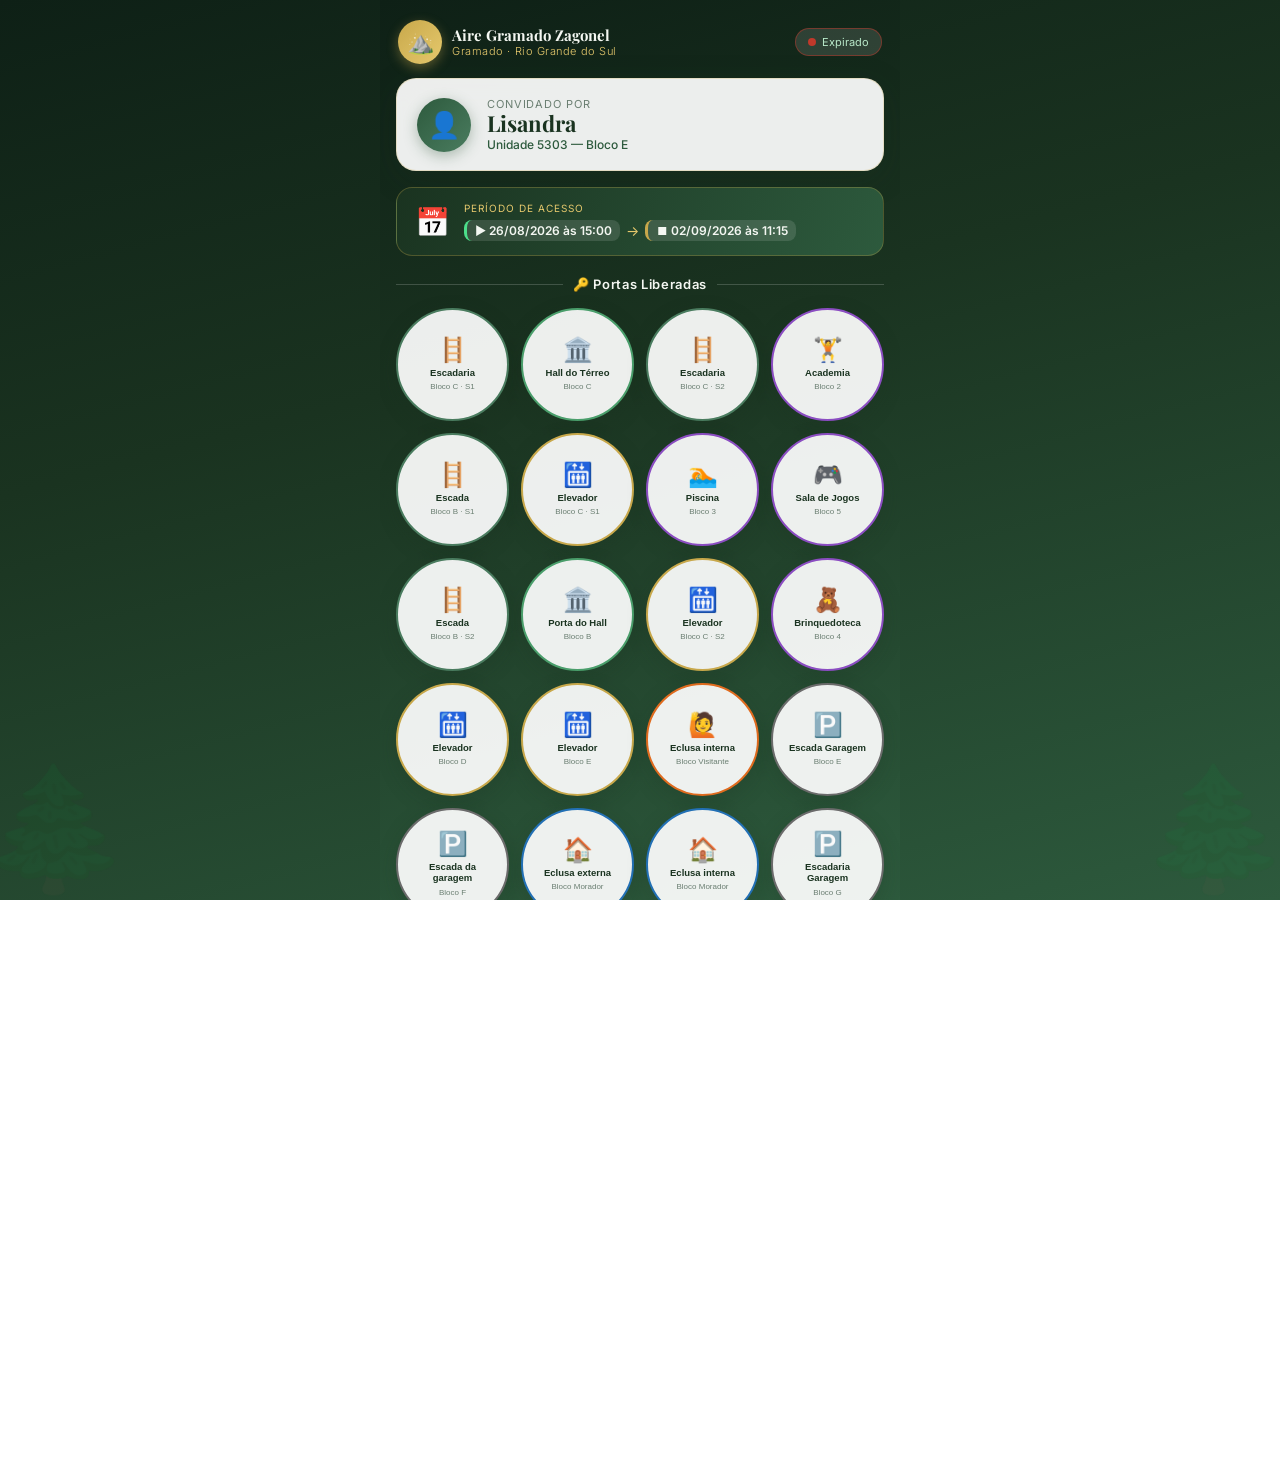
==== index.html @ 7eadd2f6 "🏔️ Aire Gramado Zagonel — Voucher App v2.0 - Layout em bolinha (30 portas) - Tema Gramado/RS: pinhei" ====
<!DOCTYPE html>
<html lang="pt-BR">
<head>
  <meta charset="UTF-8" />
  <meta name="viewport" content="width=device-width, initial-scale=1.0, maximum-scale=1.0, user-scalable=no" />
  <title>Aire Gramado Zagonel – Acesso Visitante</title>
  <link rel="preconnect" href="https://fonts.googleapis.com" />
  <link href="https://fonts.googleapis.com/css2?family=Playfair+Display:wght@500;700&family=Inter:wght@300;400;500;600&display=swap" rel="stylesheet" />
  <link rel="stylesheet" href="style.css" />
</head>
<body>
  <!-- Fundo floresta -->
  <div class="forest-bg">
    <div class="snowflake" style="left:10%;animation-delay:0s">❄</div>
    <div class="snowflake" style="left:30%;animation-delay:1.5s">❄</div>
    <div class="snowflake" style="left:55%;animation-delay:3s">❄</div>
    <div class="snowflake" style="left:75%;animation-delay:0.8s">❄</div>
    <div class="snowflake" style="left:90%;animation-delay:2.2s">❄</div>
    <div class="pine" style="left:-20px;bottom:0">🌲</div>
    <div class="pine" style="right:-10px;bottom:0">🌲</div>
  </div>

  <!-- Header -->
  <header class="app-header">
    <div class="hotel-badge">
      <div class="badge-icon">⛰️</div>
      <div>
        <div class="hotel-name">Aire Gramado Zagonel</div>
        <div class="hotel-sub">Gramado · Rio Grande do Sul</div>
      </div>
    </div>
    <div class="validity-chip" id="validityChip">
      <span class="chip-dot pulse"></span>
      <span id="validityText">Carregando...</span>
    </div>
  </header>

  <!-- Card do visitante -->
  <section class="guest-card">
    <div class="guest-avatar">👤</div>
    <div class="guest-info">
      <div class="guest-label">Convidado por</div>
      <div class="guest-name">Lisandra</div>
      <div class="guest-unit">Unidade 5303 — Bloco E</div>
    </div>
  </section>

  <!-- Validade banner -->
  <div class="validity-banner">
    <div class="vb-icon">📅</div>
    <div class="vb-text">
      <div class="vb-title">Período de acesso</div>
      <div class="vb-dates">
        <span class="date-tag start">▶ 26/08/2026 às 15:00</span>
        <span class="date-sep">→</span>
        <span class="date-tag end">⏹ 02/09/2026 às 11:15</span>
      </div>
    </div>
  </div>

  <!-- Título seção portas -->
  <div class="section-title">
    <div class="section-line"></div>
    <span>🔑 Portas Liberadas</span>
    <div class="section-line"></div>
  </div>

  <!-- Grid de portas em bolinha -->
  <div class="doors-grid" id="doorsGrid">
    <!-- gerado via JS -->
  </div>

  <!-- Barra inferior fixa -->
  <div class="bottom-bar">
    <div class="local-info">
      <div class="local-icon">📍</div>
      <div>
        <div class="local-name">Rua Sete de Setembro (Portaria B), 100</div>
        <div class="local-cep">CEP 95670-000 · Gramado/RS</div>
      </div>
    </div>
  </div>

  <!-- POPUP de confirmação -->
  <div class="popup-overlay" id="popupOverlay">
    <div class="popup-card">
      <div class="popup-icon" id="popupIcon">🚪</div>
      <div class="popup-title">Abrir porta?</div>
      <div class="popup-door" id="popupDoorName">–</div>
      <div class="popup-hint">Esta ação abrirá o acesso via QR autorizado.</div>
      <div class="popup-actions">
        <button class="btn-cancel" onclick="closePopup()">✕ Cancelar</button>
        <button class="btn-open" id="btnOpen" onclick="confirmOpen()">🔓 Abrir</button>
      </div>
    </div>
  </div>

  <!-- POPUP de sucesso -->
  <div class="popup-overlay" id="successOverlay">
    <div class="popup-card success-card">
      <div class="popup-icon bounce">✅</div>
      <div class="popup-title">Porta Aberta!</div>
      <div class="popup-door" id="successDoorName">–</div>
      <div class="popup-hint success-hint">Acesso liberado com sucesso.</div>
      <div class="progress-bar-wrap">
        <div class="progress-bar" id="progressBar"></div>
      </div>
      <div class="popup-actions">
        <button class="btn-open" onclick="closeSuccess()">OK</button>
      </div>
    </div>
  </div>

  <script src="app.js"></script>
</body>
</html>
---- style.css ----
/* ===== RESET & BASE ===== */
*, *::before, *::after { box-sizing: border-box; margin: 0; padding: 0; }

:root {
  --pine:     #1a3320;
  --forest:   #2d5a3d;
  --sage:     #4a7c5f;
  --snow:     #f4f7f2;
  --cream:    #faf9f6;
  --gold:     #c8a84b;
  --gold-lt:  #e6c96d;
  --red:      #8b2c2c;
  --text:     #1c2b22;
  --muted:    #6b7f72;
  --card-bg:  rgba(255,255,255,0.92);
  --radius:   20px;
  --shadow:   0 8px 32px rgba(26,51,32,0.18);
}

html, body {
  height: 100%;
  font-family: 'Inter', sans-serif;
  background: linear-gradient(165deg, #0e2016 0%, #1a3320 40%, #2d5a3d 100%);
  color: var(--text);
  overflow-x: hidden;
  min-height: 100vh;
}

/* ===== FUNDO FLORESTA ===== */
.forest-bg {
  position: fixed;
  inset: 0;
  pointer-events: none;
  z-index: 0;
  overflow: hidden;
}

.pine {
  position: absolute;
  font-size: 120px;
  opacity: 0.08;
  user-select: none;
}

.snowflake {
  position: absolute;
  top: -30px;
  font-size: 18px;
  color: rgba(255,255,255,0.5);
  animation: snowfall linear infinite;
  animation-duration: 8s;
  user-select: none;
}
@keyframes snowfall {
  0%   { transform: translateY(-30px) rotate(0deg); opacity: 0.8; }
  100% { transform: translateY(110vh) rotate(360deg); opacity: 0.1; }
}

/* ===== LAYOUT WRAPPER ===== */
body > *:not(.forest-bg):not(.popup-overlay) {
  position: relative;
  z-index: 1;
}

/* ===== HEADER ===== */
.app-header {
  display: flex;
  align-items: center;
  justify-content: space-between;
  padding: 20px 18px 14px;
  gap: 12px;
}

.hotel-badge {
  display: flex;
  align-items: center;
  gap: 10px;
}

.badge-icon {
  width: 44px; height: 44px;
  background: linear-gradient(135deg, var(--gold), var(--gold-lt));
  border-radius: 50%;
  display: flex; align-items: center; justify-content: center;
  font-size: 22px;
  box-shadow: 0 4px 12px rgba(200,168,75,0.4);
}

.hotel-name {
  font-family: 'Playfair Display', serif;
  font-size: 15px;
  font-weight: 700;
  color: var(--snow);
  line-height: 1.2;
}
.hotel-sub {
  font-size: 11px;
  color: var(--gold-lt);
  font-weight: 300;
  letter-spacing: 0.05em;
}

.validity-chip {
  display: flex;
  align-items: center;
  gap: 6px;
  background: rgba(255,255,255,0.12);
  border: 1px solid rgba(255,255,255,0.2);
  border-radius: 20px;
  padding: 6px 12px;
  font-size: 11px;
  color: #b8e8c8;
  white-space: nowrap;
}
.chip-dot {
  width: 8px; height: 8px;
  background: #4cde8a;
  border-radius: 50%;
}
.chip-dot.pulse {
  animation: pulseGreen 1.8s ease-in-out infinite;
}
@keyframes pulseGreen {
  0%,100% { box-shadow: 0 0 0 0 rgba(76,222,138,0.6); }
  50%      { box-shadow: 0 0 0 6px rgba(76,222,138,0); }
}

/* ===== GUEST CARD ===== */
.guest-card {
  margin: 0 16px 16px;
  background: var(--card-bg);
  border-radius: var(--radius);
  padding: 18px 20px;
  display: flex;
  align-items: center;
  gap: 16px;
  box-shadow: var(--shadow);
  backdrop-filter: blur(12px);
  border: 1px solid rgba(200,168,75,0.25);
}

.guest-avatar {
  width: 54px; height: 54px;
  background: linear-gradient(135deg, var(--forest), var(--sage));
  border-radius: 50%;
  display: flex; align-items: center; justify-content: center;
  font-size: 26px;
  box-shadow: 0 4px 14px rgba(45,90,61,0.35);
  flex-shrink: 0;
}

.guest-label {
  font-size: 11px;
  color: var(--muted);
  text-transform: uppercase;
  letter-spacing: 0.08em;
}
.guest-name {
  font-family: 'Playfair Display', serif;
  font-size: 22px;
  font-weight: 700;
  color: var(--pine);
  line-height: 1.1;
}
.guest-unit {
  font-size: 12px;
  color: var(--forest);
  font-weight: 500;
  margin-top: 2px;
}

/* ===== VALIDITY BANNER ===== */
.validity-banner {
  margin: 0 16px 20px;
  background: linear-gradient(120deg, var(--pine), var(--forest));
  border-radius: 16px;
  padding: 14px 18px;
  display: flex;
  align-items: center;
  gap: 14px;
  border: 1px solid rgba(200,168,75,0.3);
}
.vb-icon { font-size: 28px; }
.vb-title {
  font-size: 10px;
  text-transform: uppercase;
  letter-spacing: 0.1em;
  color: var(--gold-lt);
  margin-bottom: 6px;
}
.vb-dates {
  display: flex;
  align-items: center;
  gap: 6px;
  flex-wrap: wrap;
}
.date-tag {
  font-size: 12px;
  font-weight: 600;
  color: var(--snow);
  background: rgba(255,255,255,0.12);
  border-radius: 8px;
  padding: 3px 8px;
}
.date-tag.start { border-left: 3px solid #4cde8a; }
.date-tag.end   { border-left: 3px solid var(--gold); }
.date-sep { color: var(--gold-lt); font-size: 14px; }

/* ===== SECTION TITLE ===== */
.section-title {
  display: flex;
  align-items: center;
  gap: 10px;
  padding: 0 16px;
  margin-bottom: 16px;
  font-size: 13px;
  font-weight: 600;
  color: var(--snow);
  letter-spacing: 0.05em;
}
.section-line {
  flex: 1;
  height: 1px;
  background: rgba(255,255,255,0.18);
}

/* ===== DOORS GRID — BOLINHAS ===== */
.doors-grid {
  display: grid;
  grid-template-columns: repeat(3, 1fr);
  gap: 12px;
  padding: 0 16px 120px;
}

.door-btn {
  aspect-ratio: 1;
  border-radius: 50%;
  border: none;
  cursor: pointer;
  display: flex;
  flex-direction: column;
  align-items: center;
  justify-content: center;
  gap: 5px;
  padding: 8px;
  transition: transform 0.18s ease, box-shadow 0.18s ease;
  position: relative;
  overflow: hidden;
  background: var(--card-bg);
  box-shadow: 0 6px 20px rgba(26,51,32,0.22);
  text-align: center;
}

.door-btn::before {
  content: '';
  position: absolute;
  inset: 0;
  border-radius: 50%;
  background: linear-gradient(135deg, rgba(200,168,75,0.15), transparent);
  opacity: 0;
  transition: opacity 0.2s;
}

.door-btn:active::before { opacity: 1; }

.door-btn:active {
  transform: scale(0.9);
  box-shadow: 0 2px 8px rgba(26,51,32,0.3);
}

/* Variações de cor por categoria */
.door-btn.cat-escada   { border: 2.5px solid #4a7c5f; }
.door-btn.cat-elevador { border: 2.5px solid var(--gold); }
.door-btn.cat-acesso   { border: 2.5px solid #3e8bbf; }
.door-btn.cat-lazer    { border: 2.5px solid #8b4dc2; }
.door-btn.cat-portaria { border: 2.5px solid var(--red); }
.door-btn.cat-hall     { border: 2.5px solid #4a9e6b; }
.door-btn.cat-visitante{ border: 2.5px solid #e06b1e; }
.door-btn.cat-morador  { border: 2.5px solid #2270b5; }
.door-btn.cat-garagem  { border: 2.5px solid #6b6b6b; }

.door-icon {
  font-size: 24px;
  line-height: 1;
}
.door-label {
  font-size: 9.5px;
  font-weight: 600;
  color: var(--pine);
  line-height: 1.2;
  max-width: 90%;
  word-break: break-word;
}
.door-sub {
  font-size: 8px;
  color: var(--muted);
  font-weight: 400;
  line-height: 1.1;
}

/* Ripple animation on click */
@keyframes ripple {
  0%   { transform: scale(0); opacity: 0.5; }
  100% { transform: scale(2.5); opacity: 0; }
}
.door-btn .ripple-circle {
  position: absolute;
  width: 50px; height: 50px;
  border-radius: 50%;
  background: rgba(200,168,75,0.4);
  pointer-events: none;
  animation: ripple 0.5s ease-out forwards;
}

/* ===== BOTTOM BAR ===== */
.bottom-bar {
  position: fixed;
  bottom: 0; left: 0; right: 0;
  background: linear-gradient(0deg, rgba(14,32,22,0.98) 80%, transparent);
  padding: 16px 18px 24px;
  z-index: 10;
}
.local-info {
  display: flex;
  align-items: center;
  gap: 10px;
}
.local-icon { font-size: 22px; }
.local-name {
  font-size: 12px;
  color: var(--snow);
  font-weight: 500;
}
.local-cep {
  font-size: 10px;
  color: var(--gold-lt);
}

/* ===== POPUP OVERLAY ===== */
.popup-overlay {
  position: fixed;
  inset: 0;
  background: rgba(10,22,14,0.75);
  backdrop-filter: blur(6px);
  display: flex;
  align-items: center;
  justify-content: center;
  z-index: 100;
  opacity: 0;
  pointer-events: none;
  transition: opacity 0.25s ease;
}
.popup-overlay.active {
  opacity: 1;
  pointer-events: all;
}

.popup-card {
  background: var(--cream);
  border-radius: 24px;
  padding: 32px 28px 24px;
  width: 90%;
  max-width: 360px;
  text-align: center;
  box-shadow: 0 24px 60px rgba(0,0,0,0.4);
  transform: translateY(20px) scale(0.95);
  transition: transform 0.3s cubic-bezier(0.34,1.56,0.64,1);
  border: 1px solid rgba(200,168,75,0.3);
}
.popup-overlay.active .popup-card {
  transform: translateY(0) scale(1);
}

.popup-icon {
  font-size: 48px;
  margin-bottom: 12px;
  display: block;
}
.popup-title {
  font-family: 'Playfair Display', serif;
  font-size: 22px;
  font-weight: 700;
  color: var(--pine);
  margin-bottom: 6px;
}
.popup-door {
  font-size: 15px;
  font-weight: 600;
  color: var(--forest);
  background: rgba(45,90,61,0.1);
  border-radius: 10px;
  padding: 6px 14px;
  display: inline-block;
  margin-bottom: 10px;
}
.popup-hint {
  font-size: 12px;
  color: var(--muted);
  margin-bottom: 20px;
  line-height: 1.5;
}
.success-hint {
  color: #2d7a4a;
  font-weight: 500;
}

.popup-actions {
  display: flex;
  gap: 12px;
  justify-content: center;
}

.btn-cancel, .btn-open {
  flex: 1;
  padding: 13px 0;
  border: none;
  border-radius: 14px;
  font-size: 14px;
  font-weight: 600;
  cursor: pointer;
  transition: transform 0.15s, box-shadow 0.15s;
}
.btn-cancel {
  background: #f0f0f0;
  color: var(--muted);
}
.btn-open {
  background: linear-gradient(135deg, var(--forest), #3e7a54);
  color: white;
  box-shadow: 0 4px 16px rgba(45,90,61,0.4);
}
.btn-cancel:active { transform: scale(0.96); }
.btn-open:active   { transform: scale(0.96); }

/* Progress bar */
.progress-bar-wrap {
  height: 6px;
  background: #e0e0e0;
  border-radius: 3px;
  overflow: hidden;
  margin: 0 0 18px;
}
.progress-bar {
  height: 100%;
  background: linear-gradient(90deg, #4cde8a, #2d7a4a);
  border-radius: 3px;
  width: 0%;
  transition: width 3s linear;
}

/* Bounce animation for success */
@keyframes bounce {
  0%   { transform: translateY(0); }
  30%  { transform: translateY(-12px); }
  60%  { transform: translateY(-4px); }
  80%  { transform: translateY(-8px); }
  100% { transform: translateY(0); }
}
.bounce { animation: bounce 0.7s ease; }

.success-card { border: 2px solid #4cde8a; }

/* ===== SCROLL CUSTOMIZADO ===== */
::-webkit-scrollbar { width: 4px; }
::-webkit-scrollbar-track { background: transparent; }
::-webkit-scrollbar-thumb { background: var(--sage); border-radius: 2px; }

/* ===== MOBILE TWEAKS ===== */
@media (max-width: 360px) {
  .doors-grid { grid-template-columns: repeat(3, 1fr); gap: 8px; }
  .door-icon { font-size: 20px; }
  .door-label { font-size: 8.5px; }
}
@media (min-width: 480px) {
  .doors-grid { grid-template-columns: repeat(4, 1fr); max-width: 520px; margin: 0 auto; }
  body { max-width: 520px; margin: 0 auto; }
}
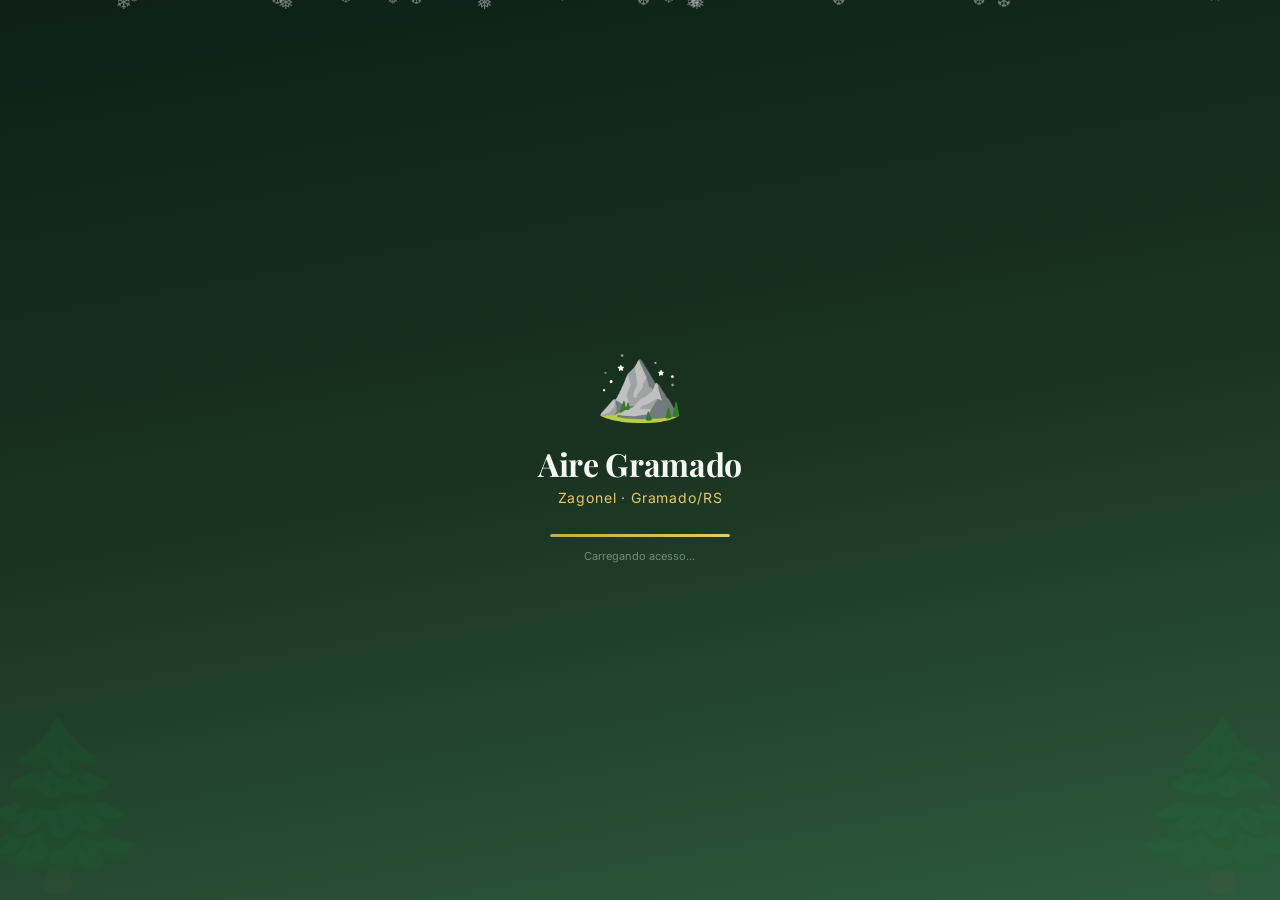
==== commit ba4446ba: "🏢 Bloco F only — app nativo v3.0 - Somente 3 portas do Bloco F: Escada Garagem, Hall Térreo, Elevado" ====
--- a/index.html
+++ b/index.html
@@ -1,116 +1,222 @@
 <!DOCTYPE html>
 <html lang="pt-BR">
 <head>
-  <meta charset="UTF-8" />
-  <meta name="viewport" content="width=device-width, initial-scale=1.0, maximum-scale=1.0, user-scalable=no" />
-  <title>Aire Gramado Zagonel – Acesso Visitante</title>
-  <link rel="preconnect" href="https://fonts.googleapis.com" />
-  <link href="https://fonts.googleapis.com/css2?family=Playfair+Display:wght@500;700&family=Inter:wght@300;400;500;600&display=swap" rel="stylesheet" />
-  <link rel="stylesheet" href="style.css" />
+  <meta charset="UTF-8"/>
+  <meta name="viewport" content="width=device-width,initial-scale=1,maximum-scale=1,user-scalable=no"/>
+  <meta name="theme-color" content="#0e2016"/>
+  <meta name="apple-mobile-web-app-capable" content="yes"/>
+  <meta name="apple-mobile-web-app-status-bar-style" content="black-translucent"/>
+  <title>Aire Gramado — Bloco F</title>
+  <link rel="preconnect" href="https://fonts.googleapis.com"/>
+  <link href="https://fonts.googleapis.com/css2?family=Playfair+Display:wght@500;700&family=Inter:wght@300;400;500;600;700&display=swap" rel="stylesheet"/>
+  <link rel="stylesheet" href="style.css"/>
 </head>
 <body>
-  <!-- Fundo floresta -->
-  <div class="forest-bg">
-    <div class="snowflake" style="left:10%;animation-delay:0s">❄</div>
-    <div class="snowflake" style="left:30%;animation-delay:1.5s">❄</div>
-    <div class="snowflake" style="left:55%;animation-delay:3s">❄</div>
-    <div class="snowflake" style="left:75%;animation-delay:0.8s">❄</div>
-    <div class="snowflake" style="left:90%;animation-delay:2.2s">❄</div>
-    <div class="pine" style="left:-20px;bottom:0">🌲</div>
-    <div class="pine" style="right:-10px;bottom:0">🌲</div>
-  </div>
-
-  <!-- Header -->
-  <header class="app-header">
-    <div class="hotel-badge">
-      <div class="badge-icon">⛰️</div>
+
+<!-- STATUS BAR -->
+<div class="status-bar">
+  <span class="time" id="clock">--:--</span>
+  <div class="status-icons">
+    <span>📶</span><span>🔋</span>
+  </div>
+</div>
+
+<!-- SPLASH SCREEN -->
+<div class="splash" id="splash">
+  <div class="splash-pine left">🌲</div>
+  <div class="splash-pine right">🌲</div>
+  <div class="splash-snow" id="splashSnow"></div>
+  <div class="splash-content">
+    <div class="splash-logo">⛰️</div>
+    <div class="splash-title">Aire Gramado</div>
+    <div class="splash-sub">Zagonel · Gramado/RS</div>
+    <div class="splash-loader">
+      <div class="loader-bar" id="loaderBar"></div>
+    </div>
+    <div class="splash-hint">Carregando acesso...</div>
+  </div>
+</div>
+
+<!-- APP MAIN -->
+<div class="app" id="appMain" style="display:none">
+
+  <!-- HEADER COM PERFIL -->
+  <div class="app-header">
+    <div class="header-left">
+      <div class="avatar-ring">
+        <div class="avatar">L</div>
+        <div class="avatar-online"></div>
+      </div>
+      <div class="header-info">
+        <div class="header-welcome">Bem-vindo,</div>
+        <div class="header-name">Lisandra</div>
+      </div>
+    </div>
+    <div class="header-right">
+      <button class="notif-btn" onclick="showNotif()">
+        🔔
+        <span class="notif-badge">1</span>
+      </button>
+    </div>
+  </div>
+
+  <!-- CARD DO VOUCHER -->
+  <div class="voucher-card">
+    <div class="vc-glow"></div>
+    <div class="vc-top">
+      <div class="vc-label">Acesso Visitante</div>
+      <div class="vc-status" id="vcStatus">
+        <div class="vc-dot pulse"></div>
+        <span id="vcStatusText">Ativo</span>
+      </div>
+    </div>
+    <div class="vc-unit">Unidade <span class="vc-num">5303</span></div>
+    <div class="vc-block">Bloco <span class="vc-bl">E</span> — Gramado/RS</div>
+    <div class="vc-divider"></div>
+    <div class="vc-validity">
+      <div class="vc-vitem">
+        <div class="vc-vl">Início</div>
+        <div class="vc-vv">26 Ago · 15:00</div>
+      </div>
+      <div class="vc-vsep">→</div>
+      <div class="vc-vitem">
+        <div class="vc-vl">Término</div>
+        <div class="vc-vv">02 Set · 11:15</div>
+      </div>
+    </div>
+    <div class="vc-progress-wrap">
+      <div class="vc-progress" id="vcProgress"></div>
+    </div>
+    <div class="vc-remaining" id="vcRemaining">Calculando...</div>
+  </div>
+
+  <!-- SEÇÃO BLOCO F -->
+  <div class="section-header">
+    <div class="sh-icon">🏢</div>
+    <div>
+      <div class="sh-title">Bloco F</div>
+      <div class="sh-sub">3 acessos liberados</div>
+    </div>
+    <div class="sh-badge">SEU BLOCO</div>
+  </div>
+
+  <!-- GRID BOLINHAS — apenas Bloco F -->
+  <div class="doors-grid" id="doorsGrid"></div>
+
+  <!-- QUICK INFO -->
+  <div class="quick-info">
+    <div class="qi-item">
+      <div class="qi-icon">📍</div>
+      <div class="qi-text">
+        <div class="qi-title">Localização</div>
+        <div class="qi-val">Rua Sete de Setembro, 100</div>
+      </div>
+    </div>
+    <div class="qi-item">
+      <div class="qi-icon">⏰</div>
+      <div class="qi-text">
+        <div class="qi-title">Check-out</div>
+        <div class="qi-val" id="countdown">--</div>
+      </div>
+    </div>
+  </div>
+
+  <!-- HISTORICO -->
+  <div class="section-label">Histórico de acessos</div>
+  <div class="history-list" id="historyList">
+    <div class="history-empty">Nenhum acesso registrado ainda.</div>
+  </div>
+
+  <!-- BOTTOM NAV -->
+  <div class="bottom-nav">
+    <button class="nav-item active" onclick="setNav(this,'home')">
+      <span class="nav-icon">🏠</span>
+      <span class="nav-label">Início</span>
+    </button>
+    <button class="nav-item" onclick="setNav(this,'map')">
+      <span class="nav-icon">🗺️</span>
+      <span class="nav-label">Mapa</span>
+    </button>
+    <button class="nav-item" onclick="setNav(this,'info')">
+      <span class="nav-icon">ℹ️</span>
+      <span class="nav-label">Informações</span>
+    </button>
+  </div>
+
+</div><!-- /app -->
+
+<!-- MODAL ABERTURA -->
+<div class="modal-overlay" id="modalOverlay">
+  <div class="modal" id="modal">
+    <button class="modal-close" onclick="closeModal()">✕</button>
+    <div class="modal-icon" id="modalIcon">🚪</div>
+    <div class="modal-title" id="modalTitle">Abrir Porta</div>
+    <div class="modal-door" id="modalDoor">–</div>
+
+    <div class="modal-info">
+      <div class="mi-row">
+        <span class="mi-l">Bloco</span>
+        <span class="mi-v" id="miBloco">F</span>
+      </div>
+      <div class="mi-row">
+        <span class="mi-l">Tipo</span>
+        <span class="mi-v" id="miTipo">–</span>
+      </div>
+      <div class="mi-row">
+        <span class="mi-l">Status</span>
+        <span class="mi-v success">✅ Autorizado</span>
+      </div>
+    </div>
+
+    <div class="modal-hint">Confirme para liberar o acesso agora.</div>
+
+    <div class="modal-actions">
+      <button class="btn-cancel" onclick="closeModal()">Cancelar</button>
+      <button class="btn-open" id="btnOpen" onclick="confirmOpen()">
+        <span class="btn-icon">🔓</span> Abrir
+      </button>
+    </div>
+  </div>
+</div>
+
+<!-- MODAL SUCESSO -->
+<div class="modal-overlay" id="successOverlay">
+  <div class="modal success-modal">
+    <div class="success-ring">
+      <div class="success-check" id="successCheck">✓</div>
+    </div>
+    <div class="modal-title">Acesso Liberado!</div>
+    <div class="success-door" id="successDoor">–</div>
+    <div class="success-time" id="successTime">–</div>
+    <div class="open-timer">
+      <div class="ot-label">Porta abre por</div>
+      <div class="ot-count" id="openTimer">5</div>
+      <div class="ot-label">segundos</div>
+    </div>
+    <div class="prog-wrap"><div class="prog-bar" id="progressBar"></div></div>
+    <button class="btn-open full" onclick="closeSuccess()">Fechar</button>
+  </div>
+</div>
+
+<!-- NOTIFICAÇÃO TOAST -->
+<div class="toast" id="toast"></div>
+
+<!-- NOTIF MODAL -->
+<div class="modal-overlay" id="notifOverlay">
+  <div class="modal">
+    <button class="modal-close" onclick="document.getElementById('notifOverlay').classList.remove('active')">✕</button>
+    <div class="modal-icon">🔔</div>
+    <div class="modal-title">Notificações</div>
+    <div class="notif-item">
+      <div class="ni-dot"></div>
       <div>
-        <div class="hotel-name">Aire Gramado Zagonel</div>
-        <div class="hotel-sub">Gramado · Rio Grande do Sul</div>
-      </div>
-    </div>
-    <div class="validity-chip" id="validityChip">
-      <span class="chip-dot pulse"></span>
-      <span id="validityText">Carregando...</span>
-    </div>
-  </header>
-
-  <!-- Card do visitante -->
-  <section class="guest-card">
-    <div class="guest-avatar">👤</div>
-    <div class="guest-info">
-      <div class="guest-label">Convidado por</div>
-      <div class="guest-name">Lisandra</div>
-      <div class="guest-unit">Unidade 5303 — Bloco E</div>
-    </div>
-  </section>
-
-  <!-- Validade banner -->
-  <div class="validity-banner">
-    <div class="vb-icon">📅</div>
-    <div class="vb-text">
-      <div class="vb-title">Período de acesso</div>
-      <div class="vb-dates">
-        <span class="date-tag start">▶ 26/08/2026 às 15:00</span>
-        <span class="date-sep">→</span>
-        <span class="date-tag end">⏹ 02/09/2026 às 11:15</span>
-      </div>
-    </div>
-  </div>
-
-  <!-- Título seção portas -->
-  <div class="section-title">
-    <div class="section-line"></div>
-    <span>🔑 Portas Liberadas</span>
-    <div class="section-line"></div>
-  </div>
-
-  <!-- Grid de portas em bolinha -->
-  <div class="doors-grid" id="doorsGrid">
-    <!-- gerado via JS -->
-  </div>
-
-  <!-- Barra inferior fixa -->
-  <div class="bottom-bar">
-    <div class="local-info">
-      <div class="local-icon">📍</div>
-      <div>
-        <div class="local-name">Rua Sete de Setembro (Portaria B), 100</div>
-        <div class="local-cep">CEP 95670-000 · Gramado/RS</div>
-      </div>
-    </div>
-  </div>
-
-  <!-- POPUP de confirmação -->
-  <div class="popup-overlay" id="popupOverlay">
-    <div class="popup-card">
-      <div class="popup-icon" id="popupIcon">🚪</div>
-      <div class="popup-title">Abrir porta?</div>
-      <div class="popup-door" id="popupDoorName">–</div>
-      <div class="popup-hint">Esta ação abrirá o acesso via QR autorizado.</div>
-      <div class="popup-actions">
-        <button class="btn-cancel" onclick="closePopup()">✕ Cancelar</button>
-        <button class="btn-open" id="btnOpen" onclick="confirmOpen()">🔓 Abrir</button>
-      </div>
-    </div>
-  </div>
-
-  <!-- POPUP de sucesso -->
-  <div class="popup-overlay" id="successOverlay">
-    <div class="popup-card success-card">
-      <div class="popup-icon bounce">✅</div>
-      <div class="popup-title">Porta Aberta!</div>
-      <div class="popup-door" id="successDoorName">–</div>
-      <div class="popup-hint success-hint">Acesso liberado com sucesso.</div>
-      <div class="progress-bar-wrap">
-        <div class="progress-bar" id="progressBar"></div>
-      </div>
-      <div class="popup-actions">
-        <button class="btn-open" onclick="closeSuccess()">OK</button>
-      </div>
-    </div>
-  </div>
-
-  <script src="app.js"></script>
+        <div class="ni-text">Seu voucher está ativo e válido até 02/09/2026.</div>
+        <div class="ni-time">Agora</div>
+      </div>
+    </div>
+  </div>
+</div>
+
+<script src="app.js"></script>
 </body>
 </html>
--- a/style.css
+++ b/style.css
@@ -1,477 +1,509 @@
-/* ===== RESET & BASE ===== */
-*, *::before, *::after { box-sizing: border-box; margin: 0; padding: 0; }
-
-:root {
-  --pine:     #1a3320;
-  --forest:   #2d5a3d;
-  --sage:     #4a7c5f;
-  --snow:     #f4f7f2;
-  --cream:    #faf9f6;
-  --gold:     #c8a84b;
-  --gold-lt:  #e6c96d;
-  --red:      #8b2c2c;
-  --text:     #1c2b22;
-  --muted:    #6b7f72;
-  --card-bg:  rgba(255,255,255,0.92);
-  --radius:   20px;
-  --shadow:   0 8px 32px rgba(26,51,32,0.18);
-}
-
-html, body {
-  height: 100%;
-  font-family: 'Inter', sans-serif;
-  background: linear-gradient(165deg, #0e2016 0%, #1a3320 40%, #2d5a3d 100%);
-  color: var(--text);
-  overflow-x: hidden;
-  min-height: 100vh;
-}
-
-/* ===== FUNDO FLORESTA ===== */
-.forest-bg {
-  position: fixed;
-  inset: 0;
-  pointer-events: none;
-  z-index: 0;
-  overflow: hidden;
-}
-
-.pine {
-  position: absolute;
-  font-size: 120px;
-  opacity: 0.08;
-  user-select: none;
-}
-
-.snowflake {
-  position: absolute;
-  top: -30px;
-  font-size: 18px;
-  color: rgba(255,255,255,0.5);
-  animation: snowfall linear infinite;
-  animation-duration: 8s;
-  user-select: none;
-}
-@keyframes snowfall {
-  0%   { transform: translateY(-30px) rotate(0deg); opacity: 0.8; }
-  100% { transform: translateY(110vh) rotate(360deg); opacity: 0.1; }
-}
-
-/* ===== LAYOUT WRAPPER ===== */
-body > *:not(.forest-bg):not(.popup-overlay) {
-  position: relative;
-  z-index: 1;
+/* ===== RESET ===== */
+*,*::before,*::after{box-sizing:border-box;margin:0;padding:0;-webkit-tap-highlight-color:transparent}
+
+:root{
+  --pine:    #0e2016;
+  --forest:  #1a3320;
+  --mid:     #2d5a3d;
+  --sage:    #4a7c5f;
+  --snow:    #f4f7f2;
+  --cream:   #faf9f6;
+  --gold:    #c8a84b;
+  --gold-lt: #e6c96d;
+  --gold-dk: #a07830;
+  --red:     #8b2c2c;
+  --text:    #1c2b22;
+  --muted:   #6b7f72;
+  --radius:  22px;
+  --card:    rgba(255,255,255,0.95);
+  --shadow:  0 8px 32px rgba(14,32,22,0.25);
+}
+
+html{height:100%;overflow:hidden}
+body{
+  font-family:'Inter',system-ui,sans-serif;
+  background:linear-gradient(170deg,#0e2016 0%,#1a3320 40%,#243d2a 100%);
+  height:100%;
+  overflow:hidden;
+  position:relative;
+}
+
+/* ===== STATUS BAR ===== */
+.status-bar{
+  position:fixed;top:0;left:0;right:0;
+  height:24px;
+  display:flex;align-items:center;justify-content:space-between;
+  padding:0 18px;
+  font-size:11px;font-weight:600;
+  color:rgba(255,255,255,0.7);
+  z-index:200;
+  pointer-events:none;
+}
+
+/* ===== SPLASH ===== */
+.splash{
+  position:fixed;inset:0;
+  background:linear-gradient(170deg,#0e2016 0%,#1a3320 50%,#2d5a3d 100%);
+  display:flex;align-items:center;justify-content:center;
+  z-index:999;
+  transition:opacity 0.6s ease, transform 0.6s ease;
+}
+.splash.hide{opacity:0;transform:scale(1.05);pointer-events:none}
+
+.splash-pine{
+  position:absolute;bottom:0;
+  font-size:160px;opacity:0.08;
+  animation:swayPine 4s ease-in-out infinite;
+}
+.splash-pine.left{left:-40px;animation-delay:0s}
+.splash-pine.right{right:-40px;animation-delay:1.5s;transform:scaleX(-1)}
+@keyframes swayPine{
+  0%,100%{transform:rotate(-2deg)}
+  50%{transform:rotate(2deg)}
+}
+
+.splash-snow{position:absolute;inset:0;overflow:hidden;pointer-events:none}
+.snow-p{
+  position:absolute;top:-10px;
+  font-size:14px;color:rgba(255,255,255,0.4);
+  animation:fall linear infinite;
+}
+@keyframes fall{
+  0%{transform:translateY(-10px) rotate(0deg);opacity:0.6}
+  100%{transform:translateY(100vh) rotate(360deg);opacity:0}
+}
+
+.splash-content{text-align:center;position:relative;z-index:1}
+.splash-logo{font-size:72px;margin-bottom:16px;animation:floatLogo 3s ease-in-out infinite}
+@keyframes floatLogo{
+  0%,100%{transform:translateY(0)}
+  50%{transform:translateY(-8px)}
+}
+.splash-title{
+  font-family:'Playfair Display',serif;
+  font-size:32px;font-weight:700;
+  color:var(--snow);letter-spacing:-0.01em;
+}
+.splash-sub{font-size:14px;color:var(--gold-lt);margin-top:4px;letter-spacing:0.06em}
+.splash-loader{
+  width:180px;height:3px;
+  background:rgba(255,255,255,0.15);
+  border-radius:2px;
+  margin:28px auto 12px;overflow:hidden;
+}
+.loader-bar{
+  height:100%;width:0%;
+  background:linear-gradient(90deg,var(--gold),var(--gold-lt));
+  border-radius:2px;
+  transition:width 0.1s linear;
+}
+.splash-hint{font-size:11px;color:rgba(255,255,255,0.4)}
+
+/* ===== APP MAIN ===== */
+.app{
+  position:fixed;inset:0;
+  overflow-y:auto;overflow-x:hidden;
+  padding:28px 0 90px;
+  -webkit-overflow-scrolling:touch;
+  scroll-behavior:smooth;
 }
 
 /* ===== HEADER ===== */
-.app-header {
-  display: flex;
-  align-items: center;
-  justify-content: space-between;
-  padding: 20px 18px 14px;
-  gap: 12px;
-}
-
-.hotel-badge {
-  display: flex;
-  align-items: center;
-  gap: 10px;
-}
-
-.badge-icon {
-  width: 44px; height: 44px;
-  background: linear-gradient(135deg, var(--gold), var(--gold-lt));
-  border-radius: 50%;
-  display: flex; align-items: center; justify-content: center;
-  font-size: 22px;
-  box-shadow: 0 4px 12px rgba(200,168,75,0.4);
-}
-
-.hotel-name {
-  font-family: 'Playfair Display', serif;
-  font-size: 15px;
-  font-weight: 700;
-  color: var(--snow);
-  line-height: 1.2;
-}
-.hotel-sub {
-  font-size: 11px;
-  color: var(--gold-lt);
-  font-weight: 300;
-  letter-spacing: 0.05em;
-}
-
-.validity-chip {
-  display: flex;
-  align-items: center;
-  gap: 6px;
-  background: rgba(255,255,255,0.12);
-  border: 1px solid rgba(255,255,255,0.2);
-  border-radius: 20px;
-  padding: 6px 12px;
-  font-size: 11px;
-  color: #b8e8c8;
-  white-space: nowrap;
-}
-.chip-dot {
-  width: 8px; height: 8px;
-  background: #4cde8a;
-  border-radius: 50%;
-}
-.chip-dot.pulse {
-  animation: pulseGreen 1.8s ease-in-out infinite;
-}
-@keyframes pulseGreen {
-  0%,100% { box-shadow: 0 0 0 0 rgba(76,222,138,0.6); }
-  50%      { box-shadow: 0 0 0 6px rgba(76,222,138,0); }
-}
-
-/* ===== GUEST CARD ===== */
-.guest-card {
-  margin: 0 16px 16px;
-  background: var(--card-bg);
-  border-radius: var(--radius);
-  padding: 18px 20px;
-  display: flex;
-  align-items: center;
-  gap: 16px;
-  box-shadow: var(--shadow);
-  backdrop-filter: blur(12px);
-  border: 1px solid rgba(200,168,75,0.25);
-}
-
-.guest-avatar {
-  width: 54px; height: 54px;
-  background: linear-gradient(135deg, var(--forest), var(--sage));
-  border-radius: 50%;
-  display: flex; align-items: center; justify-content: center;
-  font-size: 26px;
-  box-shadow: 0 4px 14px rgba(45,90,61,0.35);
-  flex-shrink: 0;
-}
-
-.guest-label {
-  font-size: 11px;
-  color: var(--muted);
-  text-transform: uppercase;
-  letter-spacing: 0.08em;
-}
-.guest-name {
-  font-family: 'Playfair Display', serif;
-  font-size: 22px;
-  font-weight: 700;
-  color: var(--pine);
-  line-height: 1.1;
-}
-.guest-unit {
-  font-size: 12px;
-  color: var(--forest);
-  font-weight: 500;
-  margin-top: 2px;
-}
-
-/* ===== VALIDITY BANNER ===== */
-.validity-banner {
-  margin: 0 16px 20px;
-  background: linear-gradient(120deg, var(--pine), var(--forest));
-  border-radius: 16px;
-  padding: 14px 18px;
-  display: flex;
-  align-items: center;
-  gap: 14px;
-  border: 1px solid rgba(200,168,75,0.3);
-}
-.vb-icon { font-size: 28px; }
-.vb-title {
-  font-size: 10px;
-  text-transform: uppercase;
-  letter-spacing: 0.1em;
-  color: var(--gold-lt);
-  margin-bottom: 6px;
-}
-.vb-dates {
-  display: flex;
-  align-items: center;
-  gap: 6px;
-  flex-wrap: wrap;
-}
-.date-tag {
-  font-size: 12px;
-  font-weight: 600;
-  color: var(--snow);
-  background: rgba(255,255,255,0.12);
-  border-radius: 8px;
-  padding: 3px 8px;
-}
-.date-tag.start { border-left: 3px solid #4cde8a; }
-.date-tag.end   { border-left: 3px solid var(--gold); }
-.date-sep { color: var(--gold-lt); font-size: 14px; }
-
-/* ===== SECTION TITLE ===== */
-.section-title {
-  display: flex;
-  align-items: center;
-  gap: 10px;
-  padding: 0 16px;
-  margin-bottom: 16px;
-  font-size: 13px;
-  font-weight: 600;
-  color: var(--snow);
-  letter-spacing: 0.05em;
-}
-.section-line {
-  flex: 1;
-  height: 1px;
-  background: rgba(255,255,255,0.18);
+.app-header{
+  display:flex;align-items:center;justify-content:space-between;
+  padding:12px 20px 8px;
+}
+.header-left{display:flex;align-items:center;gap:12px}
+.avatar-ring{position:relative}
+.avatar{
+  width:44px;height:44px;
+  background:linear-gradient(135deg,var(--mid),var(--sage));
+  border-radius:50%;
+  display:flex;align-items:center;justify-content:center;
+  font-size:18px;font-weight:700;color:white;
+  border:2px solid var(--gold);
+}
+.avatar-online{
+  position:absolute;bottom:2px;right:2px;
+  width:10px;height:10px;
+  background:#4cde8a;border-radius:50%;
+  border:2px solid var(--forest);
+}
+.header-welcome{font-size:11px;color:rgba(255,255,255,0.5)}
+.header-name{font-size:17px;font-weight:700;color:var(--snow)}
+.notif-btn{
+  background:rgba(255,255,255,0.1);
+  border:1px solid rgba(255,255,255,0.15);
+  border-radius:50%;width:40px;height:40px;
+  font-size:18px;cursor:pointer;
+  position:relative;
+  display:flex;align-items:center;justify-content:center;
+  transition:transform 0.15s;
+}
+.notif-btn:active{transform:scale(0.9)}
+.notif-badge{
+  position:absolute;top:4px;right:4px;
+  width:8px;height:8px;
+  background:#ff4444;border-radius:50%;
+  border:1.5px solid var(--forest);
+}
+
+/* ===== VOUCHER CARD ===== */
+.voucher-card{
+  margin:12px 16px;
+  background:linear-gradient(135deg,#1a3320 0%,#2d5a3d 50%,#1f4a2e 100%);
+  border-radius:var(--radius);
+  padding:22px 20px 18px;
+  position:relative;overflow:hidden;
+  border:1px solid rgba(200,168,75,0.35);
+  box-shadow:0 12px 40px rgba(14,32,22,0.5);
+}
+.vc-glow{
+  position:absolute;top:-40px;right:-40px;
+  width:140px;height:140px;
+  background:radial-gradient(circle,rgba(200,168,75,0.2) 0%,transparent 70%);
+  pointer-events:none;
+}
+.vc-top{display:flex;align-items:center;justify-content:space-between;margin-bottom:12px}
+.vc-label{font-size:10px;text-transform:uppercase;letter-spacing:0.12em;color:var(--gold-lt)}
+.vc-status{display:flex;align-items:center;gap:5px;font-size:11px;color:#a0f0c0;font-weight:500}
+.vc-dot{width:7px;height:7px;background:#4cde8a;border-radius:50%}
+.vc-dot.pulse{animation:pulseG 1.8s infinite}
+@keyframes pulseG{
+  0%,100%{box-shadow:0 0 0 0 rgba(76,222,138,0.7)}
+  50%{box-shadow:0 0 0 6px rgba(76,222,138,0)}
+}
+.vc-unit{font-size:28px;font-weight:700;color:var(--snow);font-family:'Playfair Display',serif;line-height:1}
+.vc-block{font-size:13px;color:var(--gold-lt);margin-top:4px;margin-bottom:14px}
+.vc-divider{height:1px;background:rgba(255,255,255,0.12);margin-bottom:14px}
+.vc-validity{display:flex;align-items:center;gap:8px;margin-bottom:12px}
+.vc-vitem{flex:1}
+.vc-vl{font-size:9px;text-transform:uppercase;letter-spacing:0.1em;color:rgba(255,255,255,0.45);margin-bottom:2px}
+.vc-vv{font-size:12px;font-weight:600;color:var(--snow)}
+.vc-vsep{font-size:16px;color:var(--gold)}
+.vc-progress-wrap{height:4px;background:rgba(255,255,255,0.12);border-radius:2px;overflow:hidden;margin-bottom:6px}
+.vc-progress{height:100%;background:linear-gradient(90deg,#4cde8a,var(--gold));border-radius:2px;transition:width 1s}
+.vc-remaining{font-size:10px;color:rgba(255,255,255,0.45);text-align:right}
+
+/* ===== SECTION HEADER ===== */
+.section-header{
+  display:flex;align-items:center;gap:12px;
+  padding:16px 20px 10px;
+}
+.sh-icon{
+  width:40px;height:40px;
+  background:linear-gradient(135deg,var(--gold-dk),var(--gold));
+  border-radius:12px;
+  display:flex;align-items:center;justify-content:center;
+  font-size:20px;
+  box-shadow:0 4px 12px rgba(200,168,75,0.35);
+}
+.sh-title{font-size:18px;font-weight:700;color:var(--snow)}
+.sh-sub{font-size:11px;color:var(--gold-lt);margin-top:1px}
+.sh-badge{
+  margin-left:auto;
+  background:rgba(200,168,75,0.2);
+  border:1px solid rgba(200,168,75,0.4);
+  border-radius:20px;
+  padding:4px 10px;
+  font-size:9px;font-weight:700;
+  color:var(--gold-lt);letter-spacing:0.08em;
 }
 
 /* ===== DOORS GRID — BOLINHAS ===== */
-.doors-grid {
-  display: grid;
-  grid-template-columns: repeat(3, 1fr);
-  gap: 12px;
-  padding: 0 16px 120px;
-}
-
-.door-btn {
-  aspect-ratio: 1;
-  border-radius: 50%;
-  border: none;
-  cursor: pointer;
-  display: flex;
-  flex-direction: column;
-  align-items: center;
-  justify-content: center;
-  gap: 5px;
-  padding: 8px;
-  transition: transform 0.18s ease, box-shadow 0.18s ease;
-  position: relative;
-  overflow: hidden;
-  background: var(--card-bg);
-  box-shadow: 0 6px 20px rgba(26,51,32,0.22);
-  text-align: center;
-}
-
-.door-btn::before {
-  content: '';
-  position: absolute;
-  inset: 0;
-  border-radius: 50%;
-  background: linear-gradient(135deg, rgba(200,168,75,0.15), transparent);
-  opacity: 0;
-  transition: opacity 0.2s;
-}
-
-.door-btn:active::before { opacity: 1; }
-
-.door-btn:active {
-  transform: scale(0.9);
-  box-shadow: 0 2px 8px rgba(26,51,32,0.3);
-}
-
-/* Variações de cor por categoria */
-.door-btn.cat-escada   { border: 2.5px solid #4a7c5f; }
-.door-btn.cat-elevador { border: 2.5px solid var(--gold); }
-.door-btn.cat-acesso   { border: 2.5px solid #3e8bbf; }
-.door-btn.cat-lazer    { border: 2.5px solid #8b4dc2; }
-.door-btn.cat-portaria { border: 2.5px solid var(--red); }
-.door-btn.cat-hall     { border: 2.5px solid #4a9e6b; }
-.door-btn.cat-visitante{ border: 2.5px solid #e06b1e; }
-.door-btn.cat-morador  { border: 2.5px solid #2270b5; }
-.door-btn.cat-garagem  { border: 2.5px solid #6b6b6b; }
-
-.door-icon {
-  font-size: 24px;
-  line-height: 1;
-}
-.door-label {
-  font-size: 9.5px;
-  font-weight: 600;
-  color: var(--pine);
-  line-height: 1.2;
-  max-width: 90%;
-  word-break: break-word;
-}
-.door-sub {
-  font-size: 8px;
-  color: var(--muted);
-  font-weight: 400;
-  line-height: 1.1;
-}
-
-/* Ripple animation on click */
-@keyframes ripple {
-  0%   { transform: scale(0); opacity: 0.5; }
-  100% { transform: scale(2.5); opacity: 0; }
-}
-.door-btn .ripple-circle {
-  position: absolute;
-  width: 50px; height: 50px;
-  border-radius: 50%;
-  background: rgba(200,168,75,0.4);
-  pointer-events: none;
-  animation: ripple 0.5s ease-out forwards;
-}
-
-/* ===== BOTTOM BAR ===== */
-.bottom-bar {
-  position: fixed;
-  bottom: 0; left: 0; right: 0;
-  background: linear-gradient(0deg, rgba(14,32,22,0.98) 80%, transparent);
-  padding: 16px 18px 24px;
-  z-index: 10;
-}
-.local-info {
-  display: flex;
-  align-items: center;
-  gap: 10px;
-}
-.local-icon { font-size: 22px; }
-.local-name {
-  font-size: 12px;
-  color: var(--snow);
-  font-weight: 500;
-}
-.local-cep {
-  font-size: 10px;
-  color: var(--gold-lt);
-}
-
-/* ===== POPUP OVERLAY ===== */
-.popup-overlay {
-  position: fixed;
-  inset: 0;
-  background: rgba(10,22,14,0.75);
-  backdrop-filter: blur(6px);
-  display: flex;
-  align-items: center;
-  justify-content: center;
-  z-index: 100;
-  opacity: 0;
-  pointer-events: none;
-  transition: opacity 0.25s ease;
-}
-.popup-overlay.active {
-  opacity: 1;
-  pointer-events: all;
-}
-
-.popup-card {
-  background: var(--cream);
-  border-radius: 24px;
-  padding: 32px 28px 24px;
-  width: 90%;
-  max-width: 360px;
-  text-align: center;
-  box-shadow: 0 24px 60px rgba(0,0,0,0.4);
-  transform: translateY(20px) scale(0.95);
-  transition: transform 0.3s cubic-bezier(0.34,1.56,0.64,1);
-  border: 1px solid rgba(200,168,75,0.3);
-}
-.popup-overlay.active .popup-card {
-  transform: translateY(0) scale(1);
-}
-
-.popup-icon {
-  font-size: 48px;
-  margin-bottom: 12px;
-  display: block;
-}
-.popup-title {
-  font-family: 'Playfair Display', serif;
-  font-size: 22px;
-  font-weight: 700;
-  color: var(--pine);
-  margin-bottom: 6px;
-}
-.popup-door {
-  font-size: 15px;
-  font-weight: 600;
-  color: var(--forest);
-  background: rgba(45,90,61,0.1);
-  border-radius: 10px;
-  padding: 6px 14px;
-  display: inline-block;
-  margin-bottom: 10px;
-}
-.popup-hint {
-  font-size: 12px;
-  color: var(--muted);
-  margin-bottom: 20px;
-  line-height: 1.5;
-}
-.success-hint {
-  color: #2d7a4a;
-  font-weight: 500;
-}
-
-.popup-actions {
-  display: flex;
-  gap: 12px;
-  justify-content: center;
-}
-
-.btn-cancel, .btn-open {
-  flex: 1;
-  padding: 13px 0;
-  border: none;
-  border-radius: 14px;
-  font-size: 14px;
-  font-weight: 600;
-  cursor: pointer;
-  transition: transform 0.15s, box-shadow 0.15s;
-}
-.btn-cancel {
-  background: #f0f0f0;
-  color: var(--muted);
-}
-.btn-open {
-  background: linear-gradient(135deg, var(--forest), #3e7a54);
-  color: white;
-  box-shadow: 0 4px 16px rgba(45,90,61,0.4);
-}
-.btn-cancel:active { transform: scale(0.96); }
-.btn-open:active   { transform: scale(0.96); }
-
-/* Progress bar */
-.progress-bar-wrap {
-  height: 6px;
-  background: #e0e0e0;
-  border-radius: 3px;
-  overflow: hidden;
-  margin: 0 0 18px;
-}
-.progress-bar {
-  height: 100%;
-  background: linear-gradient(90deg, #4cde8a, #2d7a4a);
-  border-radius: 3px;
-  width: 0%;
-  transition: width 3s linear;
-}
-
-/* Bounce animation for success */
-@keyframes bounce {
-  0%   { transform: translateY(0); }
-  30%  { transform: translateY(-12px); }
-  60%  { transform: translateY(-4px); }
-  80%  { transform: translateY(-8px); }
-  100% { transform: translateY(0); }
-}
-.bounce { animation: bounce 0.7s ease; }
-
-.success-card { border: 2px solid #4cde8a; }
-
-/* ===== SCROLL CUSTOMIZADO ===== */
-::-webkit-scrollbar { width: 4px; }
-::-webkit-scrollbar-track { background: transparent; }
-::-webkit-scrollbar-thumb { background: var(--sage); border-radius: 2px; }
-
-/* ===== MOBILE TWEAKS ===== */
-@media (max-width: 360px) {
-  .doors-grid { grid-template-columns: repeat(3, 1fr); gap: 8px; }
-  .door-icon { font-size: 20px; }
-  .door-label { font-size: 8.5px; }
-}
-@media (min-width: 480px) {
-  .doors-grid { grid-template-columns: repeat(4, 1fr); max-width: 520px; margin: 0 auto; }
-  body { max-width: 520px; margin: 0 auto; }
-}
+.doors-grid{
+  display:grid;
+  grid-template-columns:repeat(3,1fr);
+  gap:14px;
+  padding:0 16px 20px;
+}
+
+.door-btn{
+  display:flex;flex-direction:column;
+  align-items:center;justify-content:center;
+  gap:6px;
+  border:none;cursor:pointer;
+  background:none;
+  padding:0;
+  position:relative;
+}
+
+.door-circle{
+  width:100%;
+  aspect-ratio:1;
+  border-radius:50%;
+  display:flex;flex-direction:column;
+  align-items:center;justify-content:center;
+  gap:3px;
+  background:var(--card);
+  position:relative;overflow:hidden;
+  transition:transform 0.2s cubic-bezier(.34,1.56,.64,1), box-shadow 0.2s;
+  box-shadow:0 6px 20px rgba(14,32,22,0.3), inset 0 1px 0 rgba(255,255,255,0.8);
+}
+
+.door-btn:active .door-circle{
+  transform:scale(0.88);
+  box-shadow:0 2px 8px rgba(14,32,22,0.3);
+}
+
+/* Borda colorida por tipo */
+.door-btn.elevador .door-circle{border:3px solid var(--gold)}
+.door-btn.escada .door-circle{border:3px solid var(--sage)}
+.door-btn.hall .door-circle{border:3px solid #4a9e6b}
+
+/* Shine effect */
+.door-circle::before{
+  content:'';position:absolute;
+  top:-50%;left:-50%;width:200%;height:50%;
+  background:linear-gradient(transparent,rgba(255,255,255,0.06));
+  transform:rotate(-15deg);
+}
+
+.door-icon{font-size:26px;line-height:1}
+.door-label{
+  font-size:10px;font-weight:700;
+  color:var(--text);
+  line-height:1.2;text-align:center;
+  max-width:85%;
+}
+.door-sub-label{
+  font-size:8.5px;color:var(--muted);
+  line-height:1;text-align:center;
+}
+
+/* Ripple */
+.ripple{
+  position:absolute;
+  border-radius:50%;
+  background:rgba(200,168,75,0.35);
+  transform:scale(0);
+  pointer-events:none;
+  animation:rip 0.55s ease-out forwards;
+}
+@keyframes rip{
+  to{transform:scale(2.5);opacity:0}
+}
+
+/* Badge de status na bolinha */
+.door-badge{
+  position:absolute;top:6px;right:6px;
+  width:12px;height:12px;
+  background:#4cde8a;border-radius:50%;
+  border:2px solid white;
+  box-shadow:0 0 4px rgba(76,222,138,0.5);
+}
+
+/* ===== QUICK INFO ===== */
+.quick-info{
+  display:grid;grid-template-columns:1fr 1fr;
+  gap:10px;padding:0 16px 20px;
+}
+.qi-item{
+  background:rgba(255,255,255,0.08);
+  border:1px solid rgba(255,255,255,0.1);
+  border-radius:16px;padding:12px 14px;
+  display:flex;align-items:center;gap:10px;
+}
+.qi-icon{font-size:20px}
+.qi-title{font-size:9px;text-transform:uppercase;letter-spacing:0.08em;color:rgba(255,255,255,0.45)}
+.qi-val{font-size:11px;font-weight:600;color:var(--snow);margin-top:2px}
+
+/* ===== HISTORY ===== */
+.section-label{
+  font-size:12px;font-weight:600;
+  color:rgba(255,255,255,0.4);text-transform:uppercase;letter-spacing:0.1em;
+  padding:0 20px 8px;
+}
+.history-list{padding:0 16px 20px}
+.history-empty{
+  background:rgba(255,255,255,0.05);
+  border:1px dashed rgba(255,255,255,0.1);
+  border-radius:14px;padding:20px;
+  text-align:center;font-size:12px;color:rgba(255,255,255,0.35);
+}
+.history-item{
+  background:rgba(255,255,255,0.08);
+  border:1px solid rgba(255,255,255,0.1);
+  border-radius:14px;padding:12px 14px;
+  margin-bottom:8px;
+  display:flex;align-items:center;gap:12px;
+  animation:slideIn 0.35s cubic-bezier(.34,1.56,.64,1);
+}
+@keyframes slideIn{
+  from{opacity:0;transform:translateX(-20px)}
+  to{opacity:1;transform:translateX(0)}
+}
+.hi-icon{font-size:22px}
+.hi-name{font-size:13px;font-weight:600;color:var(--snow)}
+.hi-time{font-size:10px;color:rgba(255,255,255,0.45);margin-top:1px}
+.hi-check{margin-left:auto;font-size:16px}
+
+/* ===== BOTTOM NAV ===== */
+.bottom-nav{
+  position:fixed;bottom:0;left:0;right:0;
+  background:rgba(14,32,22,0.95);
+  backdrop-filter:blur(16px);
+  border-top:1px solid rgba(255,255,255,0.08);
+  display:flex;
+  padding:8px 0 calc(8px + env(safe-area-inset-bottom));
+  z-index:100;
+}
+.nav-item{
+  flex:1;display:flex;flex-direction:column;align-items:center;gap:3px;
+  background:none;border:none;cursor:pointer;
+  padding:6px;
+  transition:transform 0.15s;
+}
+.nav-item:active{transform:scale(0.9)}
+.nav-icon{font-size:22px;transition:transform 0.2s}
+.nav-label{font-size:10px;font-weight:500;color:rgba(255,255,255,0.4);transition:color 0.2s}
+.nav-item.active .nav-icon{transform:scale(1.15)}
+.nav-item.active .nav-label{color:var(--gold-lt)}
+
+/* ===== MODAL OVERLAY ===== */
+.modal-overlay{
+  position:fixed;inset:0;
+  background:rgba(10,22,14,0.8);
+  backdrop-filter:blur(8px);
+  display:flex;align-items:flex-end;justify-content:center;
+  z-index:500;
+  opacity:0;pointer-events:none;
+  transition:opacity 0.3s ease;
+}
+.modal-overlay.active{opacity:1;pointer-events:all}
+
+.modal{
+  background:var(--cream);
+  border-radius:28px 28px 0 0;
+  padding:28px 24px 36px;
+  width:100%;max-width:440px;
+  position:relative;
+  transform:translateY(100%);
+  transition:transform 0.4s cubic-bezier(.34,1.2,.64,1);
+  border:1px solid rgba(200,168,75,0.2);
+}
+.modal-overlay.active .modal{transform:translateY(0)}
+
+/* Handle bar */
+.modal::before{
+  content:'';
+  position:absolute;top:10px;left:50%;transform:translateX(-50%);
+  width:40px;height:4px;
+  background:rgba(0,0,0,0.12);border-radius:2px;
+}
+
+.modal-close{
+  position:absolute;top:20px;right:20px;
+  width:32px;height:32px;
+  background:#f0f0f0;border:none;border-radius:50%;
+  font-size:14px;cursor:pointer;
+  display:flex;align-items:center;justify-content:center;
+  transition:transform 0.15s,background 0.15s;
+}
+.modal-close:active{transform:scale(0.9);background:#e0e0e0}
+
+.modal-icon{font-size:52px;text-align:center;margin-bottom:12px;margin-top:8px}
+.modal-title{font-family:'Playfair Display',serif;font-size:24px;font-weight:700;color:var(--pine);text-align:center;margin-bottom:8px}
+.modal-door{
+  font-size:15px;font-weight:600;color:var(--mid);
+  background:rgba(45,90,61,0.1);border-radius:10px;
+  padding:7px 16px;text-align:center;
+  margin:0 auto 16px;display:inline-block;
+  width:100%;
+}
+
+.modal-info{
+  background:#f4f7f2;border-radius:14px;
+  padding:12px 16px;margin-bottom:14px;
+}
+.mi-row{
+  display:flex;justify-content:space-between;align-items:center;
+  padding:6px 0;border-bottom:1px solid rgba(0,0,0,0.05);
+}
+.mi-row:last-child{border-bottom:none}
+.mi-l{font-size:12px;color:var(--muted)}
+.mi-v{font-size:13px;font-weight:600;color:var(--text)}
+.mi-v.success{color:#2d7a4a}
+
+.modal-hint{font-size:12px;color:var(--muted);text-align:center;margin-bottom:20px;line-height:1.5}
+
+.modal-actions{display:flex;gap:12px}
+.btn-cancel,.btn-open{
+  flex:1;padding:14px;border:none;border-radius:16px;
+  font-size:15px;font-weight:700;cursor:pointer;
+  display:flex;align-items:center;justify-content:center;gap:6px;
+  transition:transform 0.15s,box-shadow 0.15s;
+}
+.btn-cancel{background:#f0f0f0;color:var(--muted)}
+.btn-cancel:active{transform:scale(0.96)}
+.btn-open{
+  background:linear-gradient(135deg,var(--forest),#3e7a54);
+  color:white;
+  box-shadow:0 6px 20px rgba(45,90,61,0.45);
+}
+.btn-open:active{transform:scale(0.96);box-shadow:0 2px 8px rgba(45,90,61,0.3)}
+.btn-open.full{width:100%;margin-top:0}
+.btn-icon{font-size:18px}
+
+/* ===== SUCCESS MODAL ===== */
+.success-modal{border-top:3px solid #4cde8a;text-align:center}
+.success-ring{
+  width:80px;height:80px;
+  border:3px solid #4cde8a;
+  border-radius:50%;
+  display:flex;align-items:center;justify-content:center;
+  margin:8px auto 16px;
+  background:#f0fff4;
+  animation:ringPop 0.5s cubic-bezier(.34,1.56,.64,1);
+}
+@keyframes ringPop{from{transform:scale(0)}to{transform:scale(1)}}
+.success-check{font-size:36px;color:#2d7a4a}
+.success-door{font-size:14px;font-weight:600;color:var(--mid);margin-bottom:4px}
+.success-time{font-size:11px;color:var(--muted);margin-bottom:16px}
+.open-timer{
+  display:flex;align-items:center;justify-content:center;gap:8px;margin-bottom:12px;
+}
+.ot-label{font-size:12px;color:var(--muted)}
+.ot-count{
+  font-size:28px;font-weight:700;color:var(--forest);
+  width:44px;height:44px;
+  background:#f0fff4;border-radius:50%;
+  display:flex;align-items:center;justify-content:center;
+  border:2px solid #4cde8a;
+}
+.prog-wrap{height:5px;background:#e0e0e0;border-radius:3px;overflow:hidden;margin:0 0 20px}
+.prog-bar{height:100%;background:linear-gradient(90deg,#4cde8a,#2d7a4a);border-radius:3px;transition:width 5s linear}
+
+/* ===== TOAST ===== */
+.toast{
+  position:fixed;top:56px;left:50%;transform:translateX(-50%) translateY(-80px);
+  background:rgba(26,51,32,0.95);
+  border:1px solid rgba(200,168,75,0.3);
+  border-radius:24px;padding:10px 20px;
+  font-size:13px;font-weight:600;color:var(--snow);
+  white-space:nowrap;
+  z-index:600;
+  transition:transform 0.35s cubic-bezier(.34,1.56,.64,1);
+  pointer-events:none;
+  backdrop-filter:blur(8px);
+}
+.toast.show{transform:translateX(-50%) translateY(0)}
+
+/* ===== NOTIF ITEM ===== */
+.notif-item{
+  display:flex;align-items:flex-start;gap:12px;
+  background:#f4f7f2;border-radius:12px;
+  padding:12px;margin-top:16px;
+}
+.ni-dot{width:8px;height:8px;background:#4cde8a;border-radius:50%;margin-top:4px;flex-shrink:0}
+.ni-text{font-size:13px;color:var(--text);line-height:1.4}
+.ni-time{font-size:10px;color:var(--muted);margin-top:4px}
+
+/* ===== SCROLL CUSTOM ===== */
+::-webkit-scrollbar{width:3px}
+::-webkit-scrollbar-thumb{background:var(--sage);border-radius:2px}
+::-webkit-scrollbar-track{background:transparent}
+
+@media(prefers-reduced-motion:reduce){
+  *{animation-duration:0.01ms!important;transition-duration:0.01ms!important}
+}
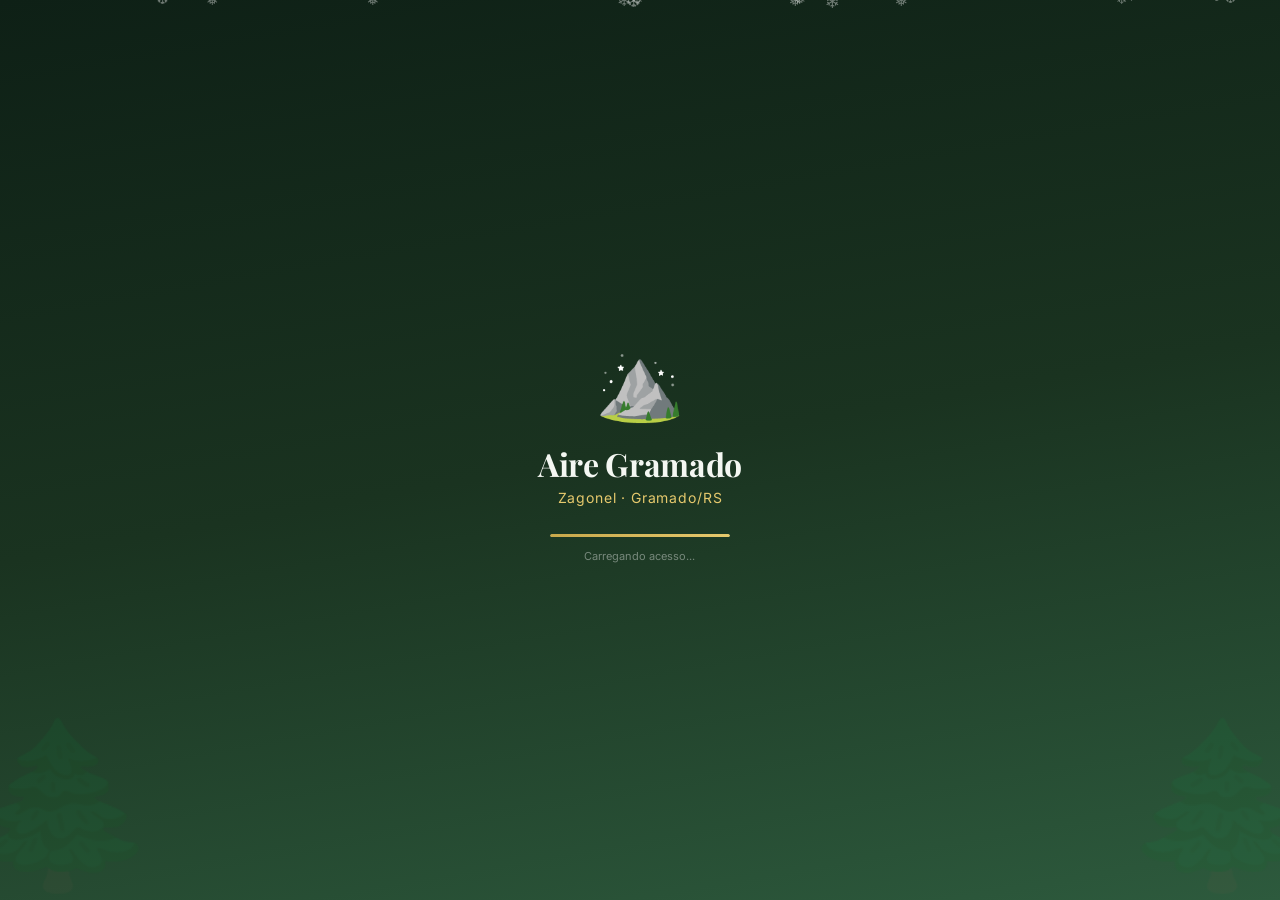
==== commit 44032d78: "feat: todas as portas em abas — Bloco F, Lazer, Portaria, Visitante" ====
--- a/index.html
+++ b/index.html
@@ -5,42 +5,36 @@
   <meta name="viewport" content="width=device-width,initial-scale=1,maximum-scale=1,user-scalable=no"/>
   <meta name="theme-color" content="#0e2016"/>
   <meta name="apple-mobile-web-app-capable" content="yes"/>
-  <meta name="apple-mobile-web-app-status-bar-style" content="black-translucent"/>
-  <title>Aire Gramado — Bloco F</title>
+  <title>Aire Gramado — Acesso</title>
   <link rel="preconnect" href="https://fonts.googleapis.com"/>
   <link href="https://fonts.googleapis.com/css2?family=Playfair+Display:wght@500;700&family=Inter:wght@300;400;500;600;700&display=swap" rel="stylesheet"/>
   <link rel="stylesheet" href="style.css"/>
 </head>
 <body>
 
-<!-- STATUS BAR -->
 <div class="status-bar">
   <span class="time" id="clock">--:--</span>
-  <div class="status-icons">
-    <span>📶</span><span>🔋</span>
-  </div>
+  <div>📶 🔋</div>
 </div>
 
-<!-- SPLASH SCREEN -->
+<!-- SPLASH -->
 <div class="splash" id="splash">
   <div class="splash-pine left">🌲</div>
   <div class="splash-pine right">🌲</div>
-  <div class="splash-snow" id="splashSnow"></div>
+  <div id="splashSnow"></div>
   <div class="splash-content">
     <div class="splash-logo">⛰️</div>
     <div class="splash-title">Aire Gramado</div>
     <div class="splash-sub">Zagonel · Gramado/RS</div>
-    <div class="splash-loader">
-      <div class="loader-bar" id="loaderBar"></div>
-    </div>
+    <div class="splash-loader"><div class="loader-bar" id="loaderBar"></div></div>
     <div class="splash-hint">Carregando acesso...</div>
   </div>
 </div>
 
-<!-- APP MAIN -->
+<!-- APP -->
 <div class="app" id="appMain" style="display:none">
 
-  <!-- HEADER COM PERFIL -->
+  <!-- HEADER -->
   <div class="app-header">
     <div class="header-left">
       <div class="avatar-ring">
@@ -52,76 +46,61 @@
         <div class="header-name">Lisandra</div>
       </div>
     </div>
-    <div class="header-right">
-      <button class="notif-btn" onclick="showNotif()">
-        🔔
-        <span class="notif-badge">1</span>
-      </button>
-    </div>
+    <button class="notif-btn" onclick="showNotif()">
+      🔔<span class="notif-badge"></span>
+    </button>
   </div>
 
-  <!-- CARD DO VOUCHER -->
+  <!-- VOUCHER CARD -->
   <div class="voucher-card">
     <div class="vc-glow"></div>
     <div class="vc-top">
       <div class="vc-label">Acesso Visitante</div>
-      <div class="vc-status" id="vcStatus">
-        <div class="vc-dot pulse"></div>
-        <span id="vcStatusText">Ativo</span>
-      </div>
+      <div class="vc-status"><div class="vc-dot pulse"></div><span>Ativo</span></div>
     </div>
     <div class="vc-unit">Unidade <span class="vc-num">5303</span></div>
-    <div class="vc-block">Bloco <span class="vc-bl">E</span> — Gramado/RS</div>
+    <div class="vc-block">Bloco E · Gramado/RS</div>
     <div class="vc-divider"></div>
     <div class="vc-validity">
-      <div class="vc-vitem">
-        <div class="vc-vl">Início</div>
-        <div class="vc-vv">26 Ago · 15:00</div>
-      </div>
+      <div class="vc-vitem"><div class="vc-vl">Início</div><div class="vc-vv">26 Ago · 15:00</div></div>
       <div class="vc-vsep">→</div>
-      <div class="vc-vitem">
-        <div class="vc-vl">Término</div>
-        <div class="vc-vv">02 Set · 11:15</div>
-      </div>
+      <div class="vc-vitem"><div class="vc-vl">Término</div><div class="vc-vv">02 Set · 11:15</div></div>
     </div>
-    <div class="vc-progress-wrap">
-      <div class="vc-progress" id="vcProgress"></div>
-    </div>
+    <div class="vc-progress-wrap"><div class="vc-progress" id="vcProgress"></div></div>
     <div class="vc-remaining" id="vcRemaining">Calculando...</div>
   </div>
 
-  <!-- SEÇÃO BLOCO F -->
-  <div class="section-header">
-    <div class="sh-icon">🏢</div>
-    <div>
-      <div class="sh-title">Bloco F</div>
-      <div class="sh-sub">3 acessos liberados</div>
-    </div>
-    <div class="sh-badge">SEU BLOCO</div>
+  <!-- TABS -->
+  <div class="tabs-scroll">
+    <div class="tabs-wrap" id="tabsWrap"></div>
   </div>
 
-  <!-- GRID BOLINHAS — apenas Bloco F -->
+  <!-- SECTION HEADER -->
+  <div class="section-header">
+    <div class="sh-icon" id="shIcon">🏢</div>
+    <div>
+      <div class="sh-title" id="shTitle">Bloco F</div>
+      <div class="sh-sub" id="shSub">3 acessos liberados</div>
+    </div>
+    <div class="sh-badge" id="shBadge">SEU BLOCO</div>
+  </div>
+
+  <!-- GRID -->
   <div class="doors-grid" id="doorsGrid"></div>
 
   <!-- QUICK INFO -->
   <div class="quick-info">
     <div class="qi-item">
       <div class="qi-icon">📍</div>
-      <div class="qi-text">
-        <div class="qi-title">Localização</div>
-        <div class="qi-val">Rua Sete de Setembro, 100</div>
-      </div>
+      <div><div class="qi-title">Endereço</div><div class="qi-val">Rua 7 de Set., 100</div></div>
     </div>
     <div class="qi-item">
       <div class="qi-icon">⏰</div>
-      <div class="qi-text">
-        <div class="qi-title">Check-out</div>
-        <div class="qi-val" id="countdown">--</div>
-      </div>
+      <div><div class="qi-title">Check-out</div><div class="qi-val" id="countdown">--</div></div>
     </div>
   </div>
 
-  <!-- HISTORICO -->
+  <!-- HISTÓRICO -->
   <div class="section-label">Histórico de acessos</div>
   <div class="history-list" id="historyList">
     <div class="history-empty">Nenhum acesso registrado ainda.</div>
@@ -130,51 +109,33 @@
   <!-- BOTTOM NAV -->
   <div class="bottom-nav">
     <button class="nav-item active" onclick="setNav(this,'home')">
-      <span class="nav-icon">🏠</span>
-      <span class="nav-label">Início</span>
+      <span class="nav-icon">🏠</span><span class="nav-label">Início</span>
     </button>
     <button class="nav-item" onclick="setNav(this,'map')">
-      <span class="nav-icon">🗺️</span>
-      <span class="nav-label">Mapa</span>
+      <span class="nav-icon">🗺️</span><span class="nav-label">Mapa</span>
     </button>
     <button class="nav-item" onclick="setNav(this,'info')">
-      <span class="nav-icon">ℹ️</span>
-      <span class="nav-label">Informações</span>
+      <span class="nav-icon">ℹ️</span><span class="nav-label">Informações</span>
     </button>
   </div>
-
-</div><!-- /app -->
+</div>
 
 <!-- MODAL ABERTURA -->
 <div class="modal-overlay" id="modalOverlay">
-  <div class="modal" id="modal">
+  <div class="modal">
     <button class="modal-close" onclick="closeModal()">✕</button>
     <div class="modal-icon" id="modalIcon">🚪</div>
-    <div class="modal-title" id="modalTitle">Abrir Porta</div>
+    <div class="modal-title">Confirmar Acesso</div>
     <div class="modal-door" id="modalDoor">–</div>
-
     <div class="modal-info">
-      <div class="mi-row">
-        <span class="mi-l">Bloco</span>
-        <span class="mi-v" id="miBloco">F</span>
-      </div>
-      <div class="mi-row">
-        <span class="mi-l">Tipo</span>
-        <span class="mi-v" id="miTipo">–</span>
-      </div>
-      <div class="mi-row">
-        <span class="mi-l">Status</span>
-        <span class="mi-v success">✅ Autorizado</span>
-      </div>
+      <div class="mi-row"><span class="mi-l">Grupo</span><span class="mi-v" id="miBloco">–</span></div>
+      <div class="mi-row"><span class="mi-l">Tipo</span><span class="mi-v" id="miTipo">–</span></div>
+      <div class="mi-row"><span class="mi-l">Status</span><span class="mi-v success">✅ Autorizado</span></div>
     </div>
-
     <div class="modal-hint">Confirme para liberar o acesso agora.</div>
-
     <div class="modal-actions">
       <button class="btn-cancel" onclick="closeModal()">Cancelar</button>
-      <button class="btn-open" id="btnOpen" onclick="confirmOpen()">
-        <span class="btn-icon">🔓</span> Abrir
-      </button>
+      <button class="btn-open" onclick="confirmOpen()"><span>🔓</span> Abrir</button>
     </div>
   </div>
 </div>
@@ -182,26 +143,21 @@
 <!-- MODAL SUCESSO -->
 <div class="modal-overlay" id="successOverlay">
   <div class="modal success-modal">
-    <div class="success-ring">
-      <div class="success-check" id="successCheck">✓</div>
-    </div>
+    <div class="success-ring"><div class="success-check">✓</div></div>
     <div class="modal-title">Acesso Liberado!</div>
     <div class="success-door" id="successDoor">–</div>
     <div class="success-time" id="successTime">–</div>
     <div class="open-timer">
-      <div class="ot-label">Porta abre por</div>
+      <div class="ot-label">Fechando em</div>
       <div class="ot-count" id="openTimer">5</div>
-      <div class="ot-label">segundos</div>
+      <div class="ot-label">seg</div>
     </div>
     <div class="prog-wrap"><div class="prog-bar" id="progressBar"></div></div>
     <button class="btn-open full" onclick="closeSuccess()">Fechar</button>
   </div>
 </div>
 
-<!-- NOTIFICAÇÃO TOAST -->
-<div class="toast" id="toast"></div>
-
-<!-- NOTIF MODAL -->
+<!-- NOTIF -->
 <div class="modal-overlay" id="notifOverlay">
   <div class="modal">
     <button class="modal-close" onclick="document.getElementById('notifOverlay').classList.remove('active')">✕</button>
@@ -209,14 +165,13 @@
     <div class="modal-title">Notificações</div>
     <div class="notif-item">
       <div class="ni-dot"></div>
-      <div>
-        <div class="ni-text">Seu voucher está ativo e válido até 02/09/2026.</div>
-        <div class="ni-time">Agora</div>
-      </div>
+      <div><div class="ni-text">Voucher ativo · válido até 02/09/2026 às 11:15.</div><div class="ni-time">Agora</div></div>
     </div>
   </div>
 </div>
 
+<div class="toast" id="toast"></div>
+
 <script src="app.js"></script>
 </body>
 </html>
--- a/style.css
+++ b/style.css
@@ -507,3 +507,51 @@
 @media(prefers-reduced-motion:reduce){
   *{animation-duration:0.01ms!important;transition-duration:0.01ms!important}
 }
+
+/* ===== TABS ===== */
+.tabs-scroll{
+  overflow-x:auto;overflow-y:hidden;
+  -webkit-overflow-scrolling:touch;
+  padding:0 16px 0;
+  margin-bottom:4px;
+  scrollbar-width:none;
+}
+.tabs-scroll::-webkit-scrollbar{display:none}
+.tabs-wrap{
+  display:flex;gap:8px;
+  width:max-content;
+  padding-bottom:4px;
+}
+.tab-btn{
+  display:flex;align-items:center;gap:6px;
+  background:rgba(255,255,255,0.08);
+  border:1px solid rgba(255,255,255,0.12);
+  border-radius:20px;
+  padding:8px 14px;
+  color:rgba(255,255,255,0.55);
+  font-size:12px;font-weight:600;
+  cursor:pointer;
+  white-space:nowrap;
+  transition:all 0.2s ease;
+  -webkit-tap-highlight-color:transparent;
+}
+.tab-btn:active{transform:scale(0.95)}
+.tab-btn.active{
+  background:linear-gradient(135deg,var(--forest),var(--mid));
+  border-color:rgba(200,168,75,0.5);
+  color:var(--gold-lt);
+  box-shadow:0 4px 14px rgba(14,32,22,0.4);
+}
+.tab-icon{font-size:16px}
+.tab-label{font-size:12px}
+
+/* cores extras por categoria */
+.door-btn.lazer    .door-circle{border:3px solid #8b4dc2}
+.door-btn.portaria .door-circle{border:3px solid #8b2c2c}
+.door-btn.visitante .door-circle{border:3px solid #e06b1e}
+
+/* notif item */
+.notif-item{display:flex;align-items:flex-start;gap:12px;background:#f4f7f2;border-radius:12px;padding:12px;margin-top:16px}
+.ni-dot{width:8px;height:8px;background:#4cde8a;border-radius:50%;margin-top:4px;flex-shrink:0}
+.ni-text{font-size:13px;color:var(--text);line-height:1.4}
+.ni-time{font-size:10px;color:var(--muted);margin-top:4px}
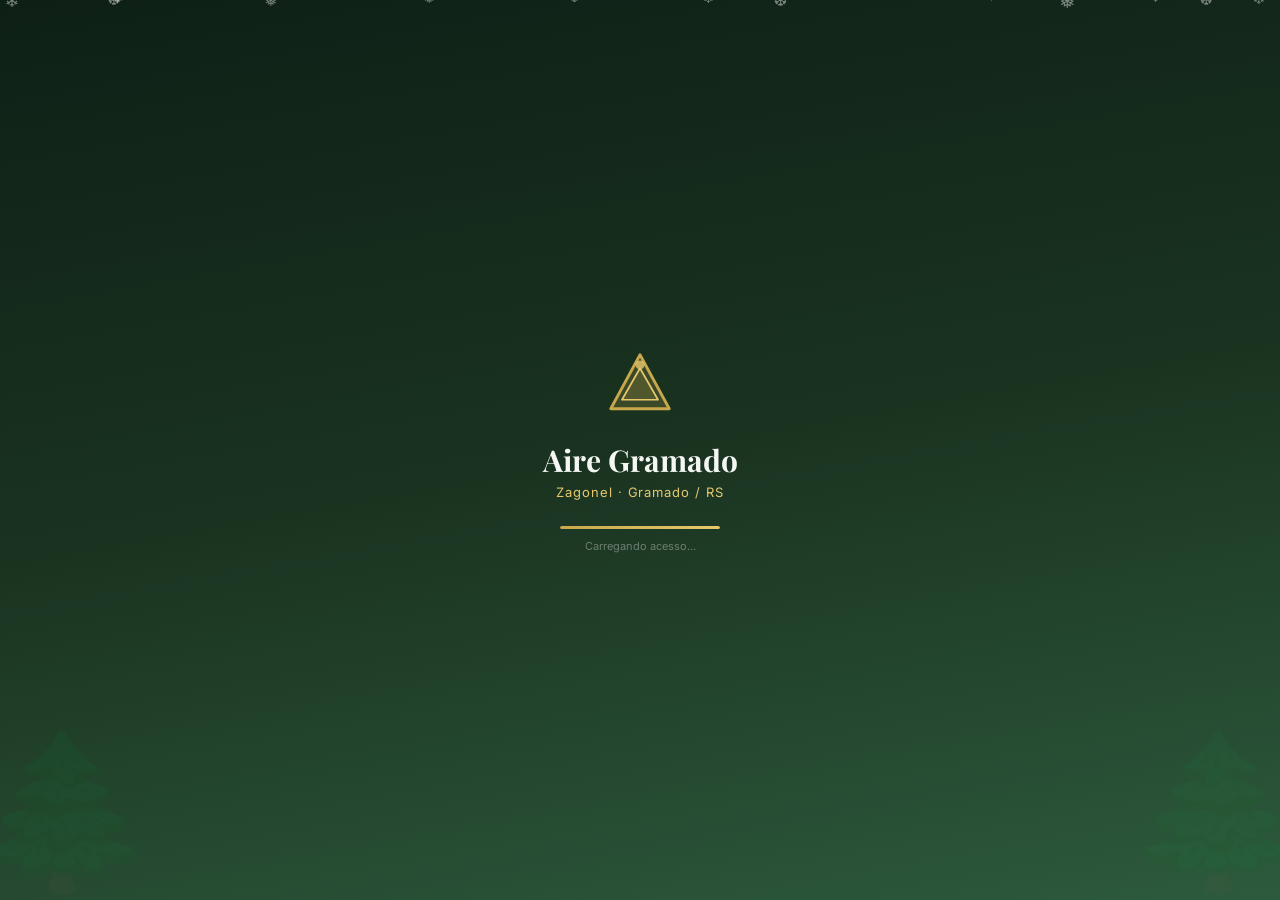
==== commit 66ef7efc: "feat: SVG duotone icons — sem emoji, visual profissional v5.0" ====
--- a/index.html
+++ b/index.html
@@ -13,8 +13,11 @@
 <body>
 
 <div class="status-bar">
-  <span class="time" id="clock">--:--</span>
-  <div>📶 🔋</div>
+  <span id="clock">--:--</span>
+  <div class="status-icons">
+    <svg width="16" height="12" viewBox="0 0 16 12" fill="rgba(255,255,255,0.7)"><rect x="0" y="4" width="2" height="8" rx="1"/><rect x="4" y="2" width="2" height="10" rx="1"/><rect x="8" y="0" width="2" height="12" rx="1"/><rect x="12" y="0" width="2" height="12" rx="1" opacity="0.3"/></svg>
+    <svg width="22" height="12" viewBox="0 0 22 12" fill="none"><rect x="0.5" y="0.5" width="18" height="11" rx="2.5" stroke="rgba(255,255,255,0.7)" stroke-width="1"/><rect x="2" y="2" width="13" height="8" rx="1.5" fill="rgba(255,255,255,0.7)"/><path d="M20 4.5V7.5C20.8 7.2 21.5 6.4 21.5 6C21.5 5.6 20.8 4.8 20 4.5Z" fill="rgba(255,255,255,0.5)"/></svg>
+  </div>
 </div>
 
 <!-- SPLASH -->
@@ -23,9 +26,15 @@
   <div class="splash-pine right">🌲</div>
   <div id="splashSnow"></div>
   <div class="splash-content">
-    <div class="splash-logo">⛰️</div>
+    <div class="splash-logo">
+      <svg viewBox="0 0 64 64" fill="none" xmlns="http://www.w3.org/2000/svg" width="72" height="72">
+        <path d="M32 6 L58 54 H6 Z" fill="rgba(200,168,75,0.2)" stroke="#c8a84b" stroke-width="2.5" stroke-linejoin="round"/>
+        <path d="M32 18 L48 46 H16 Z" fill="rgba(200,168,75,0.15)" stroke="#e6c96d" stroke-width="1.5" stroke-linejoin="round"/>
+        <circle cx="32" cy="15" r="4" fill="#e6c96d" opacity="0.8"/>
+      </svg>
+    </div>
     <div class="splash-title">Aire Gramado</div>
-    <div class="splash-sub">Zagonel · Gramado/RS</div>
+    <div class="splash-sub">Zagonel · Gramado / RS</div>
     <div class="splash-loader"><div class="loader-bar" id="loaderBar"></div></div>
     <div class="splash-hint">Carregando acesso...</div>
   </div>
@@ -41,30 +50,34 @@
         <div class="avatar">L</div>
         <div class="avatar-online"></div>
       </div>
-      <div class="header-info">
+      <div>
         <div class="header-welcome">Bem-vindo,</div>
         <div class="header-name">Lisandra</div>
       </div>
     </div>
     <button class="notif-btn" onclick="showNotif()">
-      🔔<span class="notif-badge"></span>
+      <span class="notif-icon-svg" id="notifIconSvg"></span>
+      <span class="notif-badge"></span>
     </button>
   </div>
 
   <!-- VOUCHER CARD -->
   <div class="voucher-card">
     <div class="vc-glow"></div>
+    <div class="vc-pattern"></div>
     <div class="vc-top">
-      <div class="vc-label">Acesso Visitante</div>
+      <div class="vc-label">ACESSO VISITANTE</div>
       <div class="vc-status"><div class="vc-dot pulse"></div><span>Ativo</span></div>
     </div>
     <div class="vc-unit">Unidade <span class="vc-num">5303</span></div>
-    <div class="vc-block">Bloco E · Gramado/RS</div>
+    <div class="vc-block">Bloco E · Gramado / Rio Grande do Sul</div>
     <div class="vc-divider"></div>
     <div class="vc-validity">
       <div class="vc-vitem"><div class="vc-vl">Início</div><div class="vc-vv">26 Ago · 15:00</div></div>
-      <div class="vc-vsep">→</div>
-      <div class="vc-vitem"><div class="vc-vl">Término</div><div class="vc-vv">02 Set · 11:15</div></div>
+      <div class="vc-vsep">
+        <svg width="20" height="8" viewBox="0 0 20 8" fill="none"><path d="M0 4H17M14 1L17 4L14 7" stroke="#c8a84b" stroke-width="1.5" stroke-linecap="round"/></svg>
+      </div>
+      <div class="vc-vitem align-right"><div class="vc-vl">Término</div><div class="vc-vv">02 Set · 11:15</div></div>
     </div>
     <div class="vc-progress-wrap"><div class="vc-progress" id="vcProgress"></div></div>
     <div class="vc-remaining" id="vcRemaining">Calculando...</div>
@@ -77,12 +90,14 @@
 
   <!-- SECTION HEADER -->
   <div class="section-header">
-    <div class="sh-icon" id="shIcon">🏢</div>
+    <div class="sh-icon-wrap" id="shIconWrap">
+      <div class="sh-icon-svg" id="shIconSvg"></div>
+    </div>
     <div>
       <div class="sh-title" id="shTitle">Bloco F</div>
       <div class="sh-sub" id="shSub">3 acessos liberados</div>
     </div>
-    <div class="sh-badge" id="shBadge">SEU BLOCO</div>
+    <div class="sh-badge" id="shBadge"></div>
   </div>
 
   <!-- GRID -->
@@ -91,11 +106,11 @@
   <!-- QUICK INFO -->
   <div class="quick-info">
     <div class="qi-item">
-      <div class="qi-icon">📍</div>
+      <div class="qi-icon-svg" id="qiLoc"></div>
       <div><div class="qi-title">Endereço</div><div class="qi-val">Rua 7 de Set., 100</div></div>
     </div>
     <div class="qi-item">
-      <div class="qi-icon">⏰</div>
+      <div class="qi-icon-svg" id="qiTime"></div>
       <div><div class="qi-title">Check-out</div><div class="qi-val" id="countdown">--</div></div>
     </div>
   </div>
@@ -109,33 +124,39 @@
   <!-- BOTTOM NAV -->
   <div class="bottom-nav">
     <button class="nav-item active" onclick="setNav(this,'home')">
-      <span class="nav-icon">🏠</span><span class="nav-label">Início</span>
+      <span class="nav-svg" id="navHome"></span>
+      <span class="nav-label">Início</span>
     </button>
     <button class="nav-item" onclick="setNav(this,'map')">
-      <span class="nav-icon">🗺️</span><span class="nav-label">Mapa</span>
+      <span class="nav-svg" id="navMap"></span>
+      <span class="nav-label">Mapa</span>
     </button>
     <button class="nav-item" onclick="setNav(this,'info')">
-      <span class="nav-icon">ℹ️</span><span class="nav-label">Informações</span>
-    </button>
-  </div>
-</div>
+      <span class="nav-svg" id="navInfo"></span>
+      <span class="nav-label">Informações</span>
+    </button>
+  </div>
+
+</div><!-- /app -->
 
 <!-- MODAL ABERTURA -->
 <div class="modal-overlay" id="modalOverlay">
   <div class="modal">
     <button class="modal-close" onclick="closeModal()">✕</button>
-    <div class="modal-icon" id="modalIcon">🚪</div>
+    <div class="modal-icon-big" id="modalIconSvg"></div>
     <div class="modal-title">Confirmar Acesso</div>
     <div class="modal-door" id="modalDoor">–</div>
     <div class="modal-info">
       <div class="mi-row"><span class="mi-l">Grupo</span><span class="mi-v" id="miBloco">–</span></div>
       <div class="mi-row"><span class="mi-l">Tipo</span><span class="mi-v" id="miTipo">–</span></div>
-      <div class="mi-row"><span class="mi-l">Status</span><span class="mi-v success">✅ Autorizado</span></div>
+      <div class="mi-row"><span class="mi-l">Status</span><span class="mi-v success">Autorizado</span></div>
     </div>
     <div class="modal-hint">Confirme para liberar o acesso agora.</div>
     <div class="modal-actions">
       <button class="btn-cancel" onclick="closeModal()">Cancelar</button>
-      <button class="btn-open" onclick="confirmOpen()"><span>🔓</span> Abrir</button>
+      <button class="btn-open" onclick="confirmOpen()">
+        <span class="btn-unlock-svg" id="btnUnlockSvg"></span> Abrir
+      </button>
     </div>
   </div>
 </div>
@@ -143,9 +164,11 @@
 <!-- MODAL SUCESSO -->
 <div class="modal-overlay" id="successOverlay">
   <div class="modal success-modal">
-    <div class="success-ring"><div class="success-check">✓</div></div>
+    <div class="success-ring">
+      <div class="success-check-svg" id="successCheckSvg"></div>
+    </div>
     <div class="modal-title">Acesso Liberado!</div>
-    <div class="success-door" id="successDoor">–</div>
+    <div class="success-door" id="successDoorName">–</div>
     <div class="success-time" id="successTime">–</div>
     <div class="open-timer">
       <div class="ot-label">Fechando em</div>
@@ -157,21 +180,39 @@
   </div>
 </div>
 
-<!-- NOTIF -->
+<!-- NOTIF MODAL -->
 <div class="modal-overlay" id="notifOverlay">
   <div class="modal">
     <button class="modal-close" onclick="document.getElementById('notifOverlay').classList.remove('active')">✕</button>
-    <div class="modal-icon">🔔</div>
+    <div class="modal-icon-big" id="notifModalIcon" style="color:#4cde8a"></div>
     <div class="modal-title">Notificações</div>
     <div class="notif-item">
       <div class="ni-dot"></div>
-      <div><div class="ni-text">Voucher ativo · válido até 02/09/2026 às 11:15.</div><div class="ni-time">Agora</div></div>
+      <div>
+        <div class="ni-text">Voucher ativo · válido até 02/09/2026 às 11:15.</div>
+        <div class="ni-time">Agora</div>
+      </div>
     </div>
   </div>
 </div>
 
 <div class="toast" id="toast"></div>
 
+<script src="icons.js"></script>
 <script src="app.js"></script>
+<script>
+  // Injetar SVGs na UI após icons.js carregar
+  document.addEventListener('DOMContentLoaded', () => {
+    document.getElementById('notifIconSvg').innerHTML = ICONS.bell;
+    document.getElementById('qiLoc').innerHTML = ICONS.location;
+    document.getElementById('qiTime').innerHTML = ICONS.clock;
+    document.getElementById('navHome').innerHTML = ICONS.home;
+    document.getElementById('navMap').innerHTML = ICONS.map;
+    document.getElementById('navInfo').innerHTML = ICONS.info;
+    document.getElementById('btnUnlockSvg').innerHTML = ICONS.unlock;
+    document.getElementById('successCheckSvg').innerHTML = ICONS.check;
+    document.getElementById('notifModalIcon').innerHTML = ICONS.bell;
+  });
+</script>
 </body>
 </html>
--- a/style.css
+++ b/style.css
@@ -2,556 +2,200 @@
 *,*::before,*::after{box-sizing:border-box;margin:0;padding:0;-webkit-tap-highlight-color:transparent}
 
 :root{
-  --pine:    #0e2016;
-  --forest:  #1a3320;
-  --mid:     #2d5a3d;
-  --sage:    #4a7c5f;
-  --snow:    #f4f7f2;
-  --cream:   #faf9f6;
-  --gold:    #c8a84b;
-  --gold-lt: #e6c96d;
-  --gold-dk: #a07830;
-  --red:     #8b2c2c;
-  --text:    #1c2b22;
-  --muted:   #6b7f72;
-  --radius:  22px;
-  --card:    rgba(255,255,255,0.95);
-  --shadow:  0 8px 32px rgba(14,32,22,0.25);
+  --pine:#0e2016;--forest:#1a3320;--mid:#2d5a3d;--sage:#4a7c5f;
+  --snow:#f4f7f2;--cream:#faf9f6;--gold:#c8a84b;--goldl:#e6c96d;--goldd:#a07830;
+  --text:#1c2b22;--muted:#6b7f72;--radius:22px;
 }
 
 html{height:100%;overflow:hidden}
-body{
-  font-family:'Inter',system-ui,sans-serif;
-  background:linear-gradient(170deg,#0e2016 0%,#1a3320 40%,#243d2a 100%);
-  height:100%;
-  overflow:hidden;
-  position:relative;
+body{font-family:'Inter',system-ui,sans-serif;background:linear-gradient(170deg,#0e2016 0%,#1a3320 40%,#243d2a 100%);height:100%;overflow:hidden}
+
+/* ===== STATUS BAR ===== */
+.status-bar{position:fixed;top:0;left:0;right:0;height:26px;display:flex;align-items:center;justify-content:space-between;padding:0 18px;z-index:200;pointer-events:none}
+.status-bar span{font-size:12px;font-weight:600;color:rgba(255,255,255,0.7)}
+.status-icons{display:flex;align-items:center;gap:6px}
+
+/* ===== SPLASH ===== */
+.splash{position:fixed;inset:0;background:linear-gradient(170deg,#0e2016,#1a3320 50%,#2d5a3d);display:flex;align-items:center;justify-content:center;z-index:999;transition:opacity .6s ease,transform .6s ease}
+.splash.hide{opacity:0;transform:scale(1.05);pointer-events:none}
+.splash-pine{position:absolute;bottom:0;font-size:150px;opacity:.07}
+.splash-pine.left{left:-30px}.splash-pine.right{right:-30px;transform:scaleX(-1)}
+.snow-p{position:absolute;top:-10px;color:rgba(255,255,255,.45);animation:fall linear infinite;pointer-events:none}
+@keyframes fall{0%{transform:translateY(-10px) rotate(0);opacity:.7}100%{transform:translateY(110vh) rotate(360deg);opacity:0}}
+.splash-content{text-align:center;position:relative;z-index:1}
+.splash-logo{margin-bottom:16px;animation:floatLogo 3s ease-in-out infinite}
+@keyframes floatLogo{0%,100%{transform:translateY(0)}50%{transform:translateY(-8px)}}
+.splash-title{font-family:'Playfair Display',serif;font-size:30px;font-weight:700;color:var(--snow)}
+.splash-sub{font-size:13px;color:var(--goldl);margin-top:4px;letter-spacing:.07em}
+.splash-loader{width:160px;height:3px;background:rgba(255,255,255,.12);border-radius:2px;margin:26px auto 10px;overflow:hidden}
+.loader-bar{height:100%;width:0;background:linear-gradient(90deg,var(--gold),var(--goldl));border-radius:2px;transition:width .1s linear}
+.splash-hint{font-size:11px;color:rgba(255,255,255,.35)}
+
+/* ===== APP ===== */
+.app{position:fixed;inset:0;overflow-y:auto;overflow-x:hidden;padding:26px 0 88px;-webkit-overflow-scrolling:touch}
+
+/* ===== HEADER ===== */
+.app-header{display:flex;align-items:center;justify-content:space-between;padding:12px 20px 8px}
+.header-left{display:flex;align-items:center;gap:12px}
+.avatar-ring{position:relative}
+.avatar{width:44px;height:44px;background:linear-gradient(135deg,var(--mid),var(--sage));border-radius:50%;display:flex;align-items:center;justify-content:center;font-size:18px;font-weight:700;color:#fff;border:2px solid var(--gold)}
+.avatar-online{position:absolute;bottom:2px;right:2px;width:10px;height:10px;background:#4cde8a;border-radius:50%;border:2px solid var(--forest)}
+.header-welcome{font-size:11px;color:rgba(255,255,255,.45)}
+.header-name{font-size:17px;font-weight:700;color:var(--snow)}
+.notif-btn{background:rgba(255,255,255,.1);border:1px solid rgba(255,255,255,.15);border-radius:50%;width:42px;height:42px;cursor:pointer;display:flex;align-items:center;justify-content:center;position:relative;transition:transform .15s;color:rgba(255,255,255,.75)}
+.notif-btn:active{transform:scale(.88)}
+.notif-icon-svg{width:22px;height:22px;display:flex;align-items:center;justify-content:center}
+.notif-icon-svg svg{width:100%;height:100%}
+.notif-badge{position:absolute;top:5px;right:5px;width:8px;height:8px;background:#f55;border-radius:50%;border:1.5px solid var(--forest)}
+
+/* ===== VOUCHER CARD ===== */
+.voucher-card{margin:10px 16px;background:linear-gradient(135deg,#162b1e 0%,#2d5a3d 55%,#1a3a25 100%);border-radius:var(--radius);padding:22px 20px 18px;position:relative;overflow:hidden;border:1px solid rgba(200,168,75,.3);box-shadow:0 14px 40px rgba(14,32,22,.55)}
+.vc-glow{position:absolute;top:-50px;right:-50px;width:160px;height:160px;background:radial-gradient(circle,rgba(200,168,75,.18),transparent 70%);pointer-events:none}
+.vc-pattern{position:absolute;inset:0;background-image:repeating-linear-gradient(45deg,rgba(255,255,255,.015) 0px,rgba(255,255,255,.015) 1px,transparent 1px,transparent 12px);pointer-events:none}
+.vc-top{display:flex;align-items:center;justify-content:space-between;margin-bottom:14px}
+.vc-label{font-size:9px;font-weight:700;letter-spacing:.18em;color:var(--goldl)}
+.vc-status{display:flex;align-items:center;gap:5px;font-size:11px;color:#a0f0c0;font-weight:600}
+.vc-dot{width:7px;height:7px;background:#4cde8a;border-radius:50%}
+.vc-dot.pulse{animation:pg 1.8s infinite}
+@keyframes pg{0%,100%{box-shadow:0 0 0 0 rgba(76,222,138,.7)}50%{box-shadow:0 0 0 6px rgba(76,222,138,0)}}
+.vc-unit{font-family:'Playfair Display',serif;font-size:26px;font-weight:700;color:var(--snow);line-height:1}
+.vc-num{color:var(--goldl)}
+.vc-block{font-size:12px;color:rgba(255,255,255,.5);margin-top:4px;margin-bottom:16px;letter-spacing:.02em}
+.vc-divider{height:1px;background:rgba(255,255,255,.1);margin-bottom:14px}
+.vc-validity{display:flex;align-items:center;gap:6px;margin-bottom:12px}
+.vc-vitem{flex:1}.align-right{text-align:right}
+.vc-vl{font-size:9px;text-transform:uppercase;letter-spacing:.1em;color:rgba(255,255,255,.38);margin-bottom:3px}
+.vc-vv{font-size:12px;font-weight:600;color:var(--snow)}
+.vc-vsep{flex-shrink:0}
+.vc-progress-wrap{height:3px;background:rgba(255,255,255,.1);border-radius:2px;overflow:hidden;margin-bottom:6px}
+.vc-progress{height:100%;background:linear-gradient(90deg,#4cde8a,var(--gold));border-radius:2px;transition:width 1s;width:13%}
+.vc-remaining{font-size:9px;color:rgba(255,255,255,.38);text-align:right;letter-spacing:.03em}
+
+/* ===== TABS ===== */
+.tabs-scroll{overflow-x:auto;-webkit-overflow-scrolling:touch;padding:16px 16px 0;scrollbar-width:none}
+.tabs-scroll::-webkit-scrollbar{display:none}
+.tabs-wrap{display:flex;gap:8px;width:max-content}
+.tab-btn{display:flex;align-items:center;gap:7px;background:rgba(255,255,255,.07);border:1px solid rgba(255,255,255,.1);border-radius:20px;padding:8px 14px;color:rgba(255,255,255,.45);font-size:12px;font-weight:600;cursor:pointer;white-space:nowrap;transition:all .22s ease}
+.tab-btn:active{transform:scale(.93)}
+.tab-btn.active{background:linear-gradient(135deg,rgba(45,90,61,.9),rgba(74,124,95,.9));border-color:rgba(200,168,75,.45);color:var(--goldl);box-shadow:0 4px 14px rgba(14,32,22,.4)}
+.tab-icon-svg{width:18px;height:18px;display:flex;align-items:center}
+.tab-icon-svg svg{width:100%;height:100%}
+
+/* ===== SECTION HEADER ===== */
+.section-header{display:flex;align-items:center;gap:12px;padding:18px 20px 12px}
+.sh-icon-wrap{width:40px;height:40px;background:linear-gradient(135deg,var(--goldd),var(--gold));border-radius:12px;display:flex;align-items:center;justify-content:center;box-shadow:0 4px 12px rgba(200,168,75,.35);color:var(--pine);flex-shrink:0}
+.sh-icon-svg{width:24px;height:24px;display:flex}
+.sh-icon-svg svg{width:100%;height:100%}
+.sh-title{font-size:18px;font-weight:700;color:var(--snow)}
+.sh-sub{font-size:11px;color:var(--goldl);margin-top:1px}
+.sh-badge{margin-left:auto;background:rgba(200,168,75,.15);border:1px solid rgba(200,168,75,.35);border-radius:20px;padding:4px 10px;font-size:8px;font-weight:700;color:var(--goldl);letter-spacing:.1em;white-space:nowrap}
+
+/* ===== DOORS GRID — BOLINHAS SVG ===== */
+.doors-grid{display:grid;grid-template-columns:repeat(3,1fr);gap:14px;padding:0 16px 20px}
+.door-btn{display:flex;flex-direction:column;align-items:center;gap:0;border:none;cursor:pointer;background:none;padding:0}
+.door-circle{
+  width:100%;aspect-ratio:1;border-radius:50%;
+  display:flex;flex-direction:column;align-items:center;justify-content:center;gap:4px;
+  background:rgba(255,255,255,.96);
+  position:relative;overflow:hidden;
+  border:2.5px solid var(--door-color, #4a7c5f);
+  transition:transform .2s cubic-bezier(.34,1.56,.64,1),box-shadow .2s;
+  box-shadow:0 6px 20px rgba(14,32,22,.25), inset 0 1px 0 rgba(255,255,255,.9);
 }
-
-/* ===== STATUS BAR ===== */
-.status-bar{
-  position:fixed;top:0;left:0;right:0;
-  height:24px;
-  display:flex;align-items:center;justify-content:space-between;
-  padding:0 18px;
-  font-size:11px;font-weight:600;
-  color:rgba(255,255,255,0.7);
-  z-index:200;
+/* Tint sutil da cor do ícone no fundo */
+.door-circle::after{
+  content:'';position:absolute;inset:0;border-radius:50%;
+  background:radial-gradient(circle at 35% 35%, rgba(255,255,255,.5), color-mix(in srgb, var(--door-color) 8%, transparent) 100%);
   pointer-events:none;
 }
-
-/* ===== SPLASH ===== */
-.splash{
-  position:fixed;inset:0;
-  background:linear-gradient(170deg,#0e2016 0%,#1a3320 50%,#2d5a3d 100%);
-  display:flex;align-items:center;justify-content:center;
-  z-index:999;
-  transition:opacity 0.6s ease, transform 0.6s ease;
-}
-.splash.hide{opacity:0;transform:scale(1.05);pointer-events:none}
-
-.splash-pine{
-  position:absolute;bottom:0;
-  font-size:160px;opacity:0.08;
-  animation:swayPine 4s ease-in-out infinite;
-}
-.splash-pine.left{left:-40px;animation-delay:0s}
-.splash-pine.right{right:-40px;animation-delay:1.5s;transform:scaleX(-1)}
-@keyframes swayPine{
-  0%,100%{transform:rotate(-2deg)}
-  50%{transform:rotate(2deg)}
-}
-
-.splash-snow{position:absolute;inset:0;overflow:hidden;pointer-events:none}
-.snow-p{
-  position:absolute;top:-10px;
-  font-size:14px;color:rgba(255,255,255,0.4);
-  animation:fall linear infinite;
-}
-@keyframes fall{
-  0%{transform:translateY(-10px) rotate(0deg);opacity:0.6}
-  100%{transform:translateY(100vh) rotate(360deg);opacity:0}
-}
-
-.splash-content{text-align:center;position:relative;z-index:1}
-.splash-logo{font-size:72px;margin-bottom:16px;animation:floatLogo 3s ease-in-out infinite}
-@keyframes floatLogo{
-  0%,100%{transform:translateY(0)}
-  50%{transform:translateY(-8px)}
-}
-.splash-title{
-  font-family:'Playfair Display',serif;
-  font-size:32px;font-weight:700;
-  color:var(--snow);letter-spacing:-0.01em;
-}
-.splash-sub{font-size:14px;color:var(--gold-lt);margin-top:4px;letter-spacing:0.06em}
-.splash-loader{
-  width:180px;height:3px;
-  background:rgba(255,255,255,0.15);
-  border-radius:2px;
-  margin:28px auto 12px;overflow:hidden;
-}
-.loader-bar{
-  height:100%;width:0%;
-  background:linear-gradient(90deg,var(--gold),var(--gold-lt));
-  border-radius:2px;
-  transition:width 0.1s linear;
-}
-.splash-hint{font-size:11px;color:rgba(255,255,255,0.4)}
-
-/* ===== APP MAIN ===== */
-.app{
-  position:fixed;inset:0;
-  overflow-y:auto;overflow-x:hidden;
-  padding:28px 0 90px;
-  -webkit-overflow-scrolling:touch;
-  scroll-behavior:smooth;
-}
-
-/* ===== HEADER ===== */
-.app-header{
-  display:flex;align-items:center;justify-content:space-between;
-  padding:12px 20px 8px;
-}
-.header-left{display:flex;align-items:center;gap:12px}
-.avatar-ring{position:relative}
-.avatar{
-  width:44px;height:44px;
-  background:linear-gradient(135deg,var(--mid),var(--sage));
-  border-radius:50%;
-  display:flex;align-items:center;justify-content:center;
-  font-size:18px;font-weight:700;color:white;
-  border:2px solid var(--gold);
-}
-.avatar-online{
-  position:absolute;bottom:2px;right:2px;
-  width:10px;height:10px;
-  background:#4cde8a;border-radius:50%;
-  border:2px solid var(--forest);
-}
-.header-welcome{font-size:11px;color:rgba(255,255,255,0.5)}
-.header-name{font-size:17px;font-weight:700;color:var(--snow)}
-.notif-btn{
-  background:rgba(255,255,255,0.1);
-  border:1px solid rgba(255,255,255,0.15);
-  border-radius:50%;width:40px;height:40px;
-  font-size:18px;cursor:pointer;
-  position:relative;
-  display:flex;align-items:center;justify-content:center;
-  transition:transform 0.15s;
-}
-.notif-btn:active{transform:scale(0.9)}
-.notif-badge{
-  position:absolute;top:4px;right:4px;
-  width:8px;height:8px;
-  background:#ff4444;border-radius:50%;
-  border:1.5px solid var(--forest);
-}
-
-/* ===== VOUCHER CARD ===== */
-.voucher-card{
-  margin:12px 16px;
-  background:linear-gradient(135deg,#1a3320 0%,#2d5a3d 50%,#1f4a2e 100%);
-  border-radius:var(--radius);
-  padding:22px 20px 18px;
-  position:relative;overflow:hidden;
-  border:1px solid rgba(200,168,75,0.35);
-  box-shadow:0 12px 40px rgba(14,32,22,0.5);
-}
-.vc-glow{
-  position:absolute;top:-40px;right:-40px;
-  width:140px;height:140px;
-  background:radial-gradient(circle,rgba(200,168,75,0.2) 0%,transparent 70%);
-  pointer-events:none;
-}
-.vc-top{display:flex;align-items:center;justify-content:space-between;margin-bottom:12px}
-.vc-label{font-size:10px;text-transform:uppercase;letter-spacing:0.12em;color:var(--gold-lt)}
-.vc-status{display:flex;align-items:center;gap:5px;font-size:11px;color:#a0f0c0;font-weight:500}
-.vc-dot{width:7px;height:7px;background:#4cde8a;border-radius:50%}
-.vc-dot.pulse{animation:pulseG 1.8s infinite}
-@keyframes pulseG{
-  0%,100%{box-shadow:0 0 0 0 rgba(76,222,138,0.7)}
-  50%{box-shadow:0 0 0 6px rgba(76,222,138,0)}
-}
-.vc-unit{font-size:28px;font-weight:700;color:var(--snow);font-family:'Playfair Display',serif;line-height:1}
-.vc-block{font-size:13px;color:var(--gold-lt);margin-top:4px;margin-bottom:14px}
-.vc-divider{height:1px;background:rgba(255,255,255,0.12);margin-bottom:14px}
-.vc-validity{display:flex;align-items:center;gap:8px;margin-bottom:12px}
-.vc-vitem{flex:1}
-.vc-vl{font-size:9px;text-transform:uppercase;letter-spacing:0.1em;color:rgba(255,255,255,0.45);margin-bottom:2px}
-.vc-vv{font-size:12px;font-weight:600;color:var(--snow)}
-.vc-vsep{font-size:16px;color:var(--gold)}
-.vc-progress-wrap{height:4px;background:rgba(255,255,255,0.12);border-radius:2px;overflow:hidden;margin-bottom:6px}
-.vc-progress{height:100%;background:linear-gradient(90deg,#4cde8a,var(--gold));border-radius:2px;transition:width 1s}
-.vc-remaining{font-size:10px;color:rgba(255,255,255,0.45);text-align:right}
-
-/* ===== SECTION HEADER ===== */
-.section-header{
-  display:flex;align-items:center;gap:12px;
-  padding:16px 20px 10px;
-}
-.sh-icon{
-  width:40px;height:40px;
-  background:linear-gradient(135deg,var(--gold-dk),var(--gold));
-  border-radius:12px;
-  display:flex;align-items:center;justify-content:center;
-  font-size:20px;
-  box-shadow:0 4px 12px rgba(200,168,75,0.35);
-}
-.sh-title{font-size:18px;font-weight:700;color:var(--snow)}
-.sh-sub{font-size:11px;color:var(--gold-lt);margin-top:1px}
-.sh-badge{
-  margin-left:auto;
-  background:rgba(200,168,75,0.2);
-  border:1px solid rgba(200,168,75,0.4);
-  border-radius:20px;
-  padding:4px 10px;
-  font-size:9px;font-weight:700;
-  color:var(--gold-lt);letter-spacing:0.08em;
-}
-
-/* ===== DOORS GRID — BOLINHAS ===== */
-.doors-grid{
-  display:grid;
-  grid-template-columns:repeat(3,1fr);
-  gap:14px;
-  padding:0 16px 20px;
-}
-
-.door-btn{
-  display:flex;flex-direction:column;
-  align-items:center;justify-content:center;
-  gap:6px;
-  border:none;cursor:pointer;
-  background:none;
-  padding:0;
-  position:relative;
-}
-
-.door-circle{
-  width:100%;
-  aspect-ratio:1;
-  border-radius:50%;
-  display:flex;flex-direction:column;
-  align-items:center;justify-content:center;
-  gap:3px;
-  background:var(--card);
-  position:relative;overflow:hidden;
-  transition:transform 0.2s cubic-bezier(.34,1.56,.64,1), box-shadow 0.2s;
-  box-shadow:0 6px 20px rgba(14,32,22,0.3), inset 0 1px 0 rgba(255,255,255,0.8);
-}
-
-.door-btn:active .door-circle{
-  transform:scale(0.88);
-  box-shadow:0 2px 8px rgba(14,32,22,0.3);
-}
-
-/* Borda colorida por tipo */
-.door-btn.elevador .door-circle{border:3px solid var(--gold)}
-.door-btn.escada .door-circle{border:3px solid var(--sage)}
-.door-btn.hall .door-circle{border:3px solid #4a9e6b}
-
-/* Shine effect */
-.door-circle::before{
-  content:'';position:absolute;
-  top:-50%;left:-50%;width:200%;height:50%;
-  background:linear-gradient(transparent,rgba(255,255,255,0.06));
-  transform:rotate(-15deg);
-}
-
-.door-icon{font-size:26px;line-height:1}
-.door-label{
-  font-size:10px;font-weight:700;
-  color:var(--text);
-  line-height:1.2;text-align:center;
-  max-width:85%;
-}
-.door-sub-label{
-  font-size:8.5px;color:var(--muted);
-  line-height:1;text-align:center;
-}
-
-/* Ripple */
-.ripple{
-  position:absolute;
-  border-radius:50%;
-  background:rgba(200,168,75,0.35);
-  transform:scale(0);
-  pointer-events:none;
-  animation:rip 0.55s ease-out forwards;
-}
-@keyframes rip{
-  to{transform:scale(2.5);opacity:0}
-}
-
-/* Badge de status na bolinha */
-.door-badge{
-  position:absolute;top:6px;right:6px;
-  width:12px;height:12px;
-  background:#4cde8a;border-radius:50%;
-  border:2px solid white;
-  box-shadow:0 0 4px rgba(76,222,138,0.5);
-}
+.door-btn:active .door-circle{transform:scale(.86);box-shadow:0 2px 8px rgba(14,32,22,.25)}
+.door-badge{position:absolute;top:7px;right:7px;width:10px;height:10px;background:#4cde8a;border-radius:50%;border:2px solid #fff;box-shadow:0 0 5px rgba(76,222,138,.5);z-index:1}
+.door-svg-wrap{width:36px;height:36px;display:flex;align-items:center;justify-content:center;color:var(--door-color);position:relative;z-index:1}
+.door-svg-wrap svg{width:100%;height:100%}
+.door-label{font-size:10px;font-weight:700;color:var(--text);line-height:1.1;text-align:center;max-width:88%;position:relative;z-index:1;letter-spacing:.01em}
+.door-sub-label{font-size:8px;color:var(--muted);line-height:1;text-align:center;position:relative;z-index:1}
+.ripple{position:absolute;border-radius:50%;background:rgba(200,168,75,.3);transform:scale(0);pointer-events:none;animation:rip .55s ease-out forwards}
+@keyframes rip{to{transform:scale(2.8);opacity:0}}
 
 /* ===== QUICK INFO ===== */
-.quick-info{
-  display:grid;grid-template-columns:1fr 1fr;
-  gap:10px;padding:0 16px 20px;
-}
-.qi-item{
-  background:rgba(255,255,255,0.08);
-  border:1px solid rgba(255,255,255,0.1);
-  border-radius:16px;padding:12px 14px;
-  display:flex;align-items:center;gap:10px;
-}
-.qi-icon{font-size:20px}
-.qi-title{font-size:9px;text-transform:uppercase;letter-spacing:0.08em;color:rgba(255,255,255,0.45)}
+.quick-info{display:grid;grid-template-columns:1fr 1fr;gap:10px;padding:0 16px 20px}
+.qi-item{background:rgba(255,255,255,.07);border:1px solid rgba(255,255,255,.09);border-radius:16px;padding:12px 14px;display:flex;align-items:center;gap:10px}
+.qi-icon-svg{width:28px;height:28px;color:var(--goldl);flex-shrink:0;display:flex;align-items:center}
+.qi-icon-svg svg{width:100%;height:100%}
+.qi-title{font-size:9px;text-transform:uppercase;letter-spacing:.09em;color:rgba(255,255,255,.38)}
 .qi-val{font-size:11px;font-weight:600;color:var(--snow);margin-top:2px}
 
 /* ===== HISTORY ===== */
-.section-label{
-  font-size:12px;font-weight:600;
-  color:rgba(255,255,255,0.4);text-transform:uppercase;letter-spacing:0.1em;
-  padding:0 20px 8px;
-}
+.section-label{font-size:11px;font-weight:600;color:rgba(255,255,255,.35);text-transform:uppercase;letter-spacing:.12em;padding:0 20px 8px}
 .history-list{padding:0 16px 20px}
-.history-empty{
-  background:rgba(255,255,255,0.05);
-  border:1px dashed rgba(255,255,255,0.1);
-  border-radius:14px;padding:20px;
-  text-align:center;font-size:12px;color:rgba(255,255,255,0.35);
-}
-.history-item{
-  background:rgba(255,255,255,0.08);
-  border:1px solid rgba(255,255,255,0.1);
-  border-radius:14px;padding:12px 14px;
-  margin-bottom:8px;
-  display:flex;align-items:center;gap:12px;
-  animation:slideIn 0.35s cubic-bezier(.34,1.56,.64,1);
-}
-@keyframes slideIn{
-  from{opacity:0;transform:translateX(-20px)}
-  to{opacity:1;transform:translateX(0)}
-}
-.hi-icon{font-size:22px}
-.hi-name{font-size:13px;font-weight:600;color:var(--snow)}
-.hi-time{font-size:10px;color:rgba(255,255,255,0.45);margin-top:1px}
-.hi-check{margin-left:auto;font-size:16px}
+.history-empty{background:rgba(255,255,255,.04);border:1px dashed rgba(255,255,255,.1);border-radius:14px;padding:20px;text-align:center;font-size:12px;color:rgba(255,255,255,.3)}
+.history-item{background:rgba(255,255,255,.07);border:1px solid rgba(255,255,255,.09);border-radius:14px;padding:12px 14px;margin-bottom:8px;display:flex;align-items:center;gap:12px;animation:slideIn .35s cubic-bezier(.34,1.56,.64,1)}
+@keyframes slideIn{from{opacity:0;transform:translateX(-16px)}to{opacity:1;transform:none}}
+.hi-icon{width:32px;height:32px;flex-shrink:0;display:flex;align-items:center}
+.hi-icon svg{width:100%;height:100%}
+.hi-name{font-size:12px;font-weight:600;color:var(--snow)}
+.hi-time{font-size:9.5px;color:rgba(255,255,255,.4);margin-top:1px}
+.hi-check{margin-left:auto;width:22px;height:22px;color:#4cde8a;flex-shrink:0;display:flex}
+.hi-check svg{width:100%;height:100%}
 
 /* ===== BOTTOM NAV ===== */
-.bottom-nav{
-  position:fixed;bottom:0;left:0;right:0;
-  background:rgba(14,32,22,0.95);
-  backdrop-filter:blur(16px);
-  border-top:1px solid rgba(255,255,255,0.08);
-  display:flex;
-  padding:8px 0 calc(8px + env(safe-area-inset-bottom));
-  z-index:100;
-}
-.nav-item{
-  flex:1;display:flex;flex-direction:column;align-items:center;gap:3px;
-  background:none;border:none;cursor:pointer;
-  padding:6px;
-  transition:transform 0.15s;
-}
-.nav-item:active{transform:scale(0.9)}
-.nav-icon{font-size:22px;transition:transform 0.2s}
-.nav-label{font-size:10px;font-weight:500;color:rgba(255,255,255,0.4);transition:color 0.2s}
-.nav-item.active .nav-icon{transform:scale(1.15)}
-.nav-item.active .nav-label{color:var(--gold-lt)}
-
-/* ===== MODAL OVERLAY ===== */
-.modal-overlay{
-  position:fixed;inset:0;
-  background:rgba(10,22,14,0.8);
-  backdrop-filter:blur(8px);
-  display:flex;align-items:flex-end;justify-content:center;
-  z-index:500;
-  opacity:0;pointer-events:none;
-  transition:opacity 0.3s ease;
-}
+.bottom-nav{position:fixed;bottom:0;left:0;right:0;background:rgba(12,24,16,.97);backdrop-filter:blur(18px);border-top:1px solid rgba(255,255,255,.07);display:flex;padding:8px 0 calc(8px + env(safe-area-inset-bottom));z-index:100}
+.nav-item{flex:1;display:flex;flex-direction:column;align-items:center;gap:3px;background:none;border:none;cursor:pointer;padding:4px;transition:transform .15s}
+.nav-item:active{transform:scale(.88)}
+.nav-svg{width:24px;height:24px;color:rgba(255,255,255,.3);display:flex;align-items:center;transition:color .2s}
+.nav-svg svg{width:100%;height:100%}
+.nav-label{font-size:10px;font-weight:500;color:rgba(255,255,255,.3);transition:color .2s}
+.nav-item.active .nav-svg{color:var(--goldl)}
+.nav-item.active .nav-label{color:var(--goldl)}
+
+/* ===== MODAL ===== */
+.modal-overlay{position:fixed;inset:0;background:rgba(8,18,12,.82);backdrop-filter:blur(8px);display:flex;align-items:flex-end;justify-content:center;z-index:500;opacity:0;pointer-events:none;transition:opacity .28s ease}
 .modal-overlay.active{opacity:1;pointer-events:all}
-
-.modal{
-  background:var(--cream);
-  border-radius:28px 28px 0 0;
-  padding:28px 24px 36px;
-  width:100%;max-width:440px;
-  position:relative;
-  transform:translateY(100%);
-  transition:transform 0.4s cubic-bezier(.34,1.2,.64,1);
-  border:1px solid rgba(200,168,75,0.2);
-}
+.modal{background:var(--cream);border-radius:28px 28px 0 0;padding:28px 24px 36px;width:100%;max-width:440px;position:relative;transform:translateY(100%);transition:transform .4s cubic-bezier(.34,1.2,.64,1);border-top:1px solid rgba(200,168,75,.15)}
 .modal-overlay.active .modal{transform:translateY(0)}
-
-/* Handle bar */
-.modal::before{
-  content:'';
-  position:absolute;top:10px;left:50%;transform:translateX(-50%);
-  width:40px;height:4px;
-  background:rgba(0,0,0,0.12);border-radius:2px;
-}
-
-.modal-close{
-  position:absolute;top:20px;right:20px;
-  width:32px;height:32px;
-  background:#f0f0f0;border:none;border-radius:50%;
-  font-size:14px;cursor:pointer;
-  display:flex;align-items:center;justify-content:center;
-  transition:transform 0.15s,background 0.15s;
-}
-.modal-close:active{transform:scale(0.9);background:#e0e0e0}
-
-.modal-icon{font-size:52px;text-align:center;margin-bottom:12px;margin-top:8px}
-.modal-title{font-family:'Playfair Display',serif;font-size:24px;font-weight:700;color:var(--pine);text-align:center;margin-bottom:8px}
-.modal-door{
-  font-size:15px;font-weight:600;color:var(--mid);
-  background:rgba(45,90,61,0.1);border-radius:10px;
-  padding:7px 16px;text-align:center;
-  margin:0 auto 16px;display:inline-block;
-  width:100%;
-}
-
-.modal-info{
-  background:#f4f7f2;border-radius:14px;
-  padding:12px 16px;margin-bottom:14px;
-}
-.mi-row{
-  display:flex;justify-content:space-between;align-items:center;
-  padding:6px 0;border-bottom:1px solid rgba(0,0,0,0.05);
-}
+.modal::before{content:'';position:absolute;top:10px;left:50%;transform:translateX(-50%);width:38px;height:4px;background:rgba(0,0,0,.1);border-radius:2px}
+.modal-close{position:absolute;top:20px;right:20px;width:32px;height:32px;background:#f0f0f0;border:none;border-radius:50%;font-size:14px;cursor:pointer;display:flex;align-items:center;justify-content:center;color:var(--muted);transition:transform .15s,background .15s}
+.modal-close:active{transform:scale(.88);background:#e0e0e0}
+.modal-icon-big{width:64px;height:64px;margin:8px auto 14px;display:flex;align-items:center;justify-content:center}
+.modal-icon-big svg{width:100%;height:100%}
+.modal-title{font-family:'Playfair Display',serif;font-size:22px;font-weight:700;color:var(--pine);text-align:center;margin-bottom:8px}
+.modal-door{font-size:14px;font-weight:600;color:var(--mid);background:rgba(45,90,61,.09);border-radius:10px;padding:7px 16px;text-align:center;margin:0 0 16px;line-height:1.3}
+.modal-info{background:#f4f7f2;border-radius:14px;padding:12px 16px;margin-bottom:14px}
+.mi-row{display:flex;justify-content:space-between;align-items:center;padding:6px 0;border-bottom:1px solid rgba(0,0,0,.05)}
 .mi-row:last-child{border-bottom:none}
-.mi-l{font-size:12px;color:var(--muted)}
-.mi-v{font-size:13px;font-weight:600;color:var(--text)}
-.mi-v.success{color:#2d7a4a}
-
+.mi-l{font-size:12px;color:var(--muted)}.mi-v{font-size:13px;font-weight:600;color:var(--text)}.mi-v.success{color:#2d7a4a}
 .modal-hint{font-size:12px;color:var(--muted);text-align:center;margin-bottom:20px;line-height:1.5}
-
 .modal-actions{display:flex;gap:12px}
-.btn-cancel,.btn-open{
-  flex:1;padding:14px;border:none;border-radius:16px;
-  font-size:15px;font-weight:700;cursor:pointer;
-  display:flex;align-items:center;justify-content:center;gap:6px;
-  transition:transform 0.15s,box-shadow 0.15s;
-}
-.btn-cancel{background:#f0f0f0;color:var(--muted)}
-.btn-cancel:active{transform:scale(0.96)}
-.btn-open{
-  background:linear-gradient(135deg,var(--forest),#3e7a54);
-  color:white;
-  box-shadow:0 6px 20px rgba(45,90,61,0.45);
-}
-.btn-open:active{transform:scale(0.96);box-shadow:0 2px 8px rgba(45,90,61,0.3)}
-.btn-open.full{width:100%;margin-top:0}
-.btn-icon{font-size:18px}
-
-/* ===== SUCCESS MODAL ===== */
+.btn-cancel,.btn-open{flex:1;padding:14px;border:none;border-radius:16px;font-size:15px;font-weight:700;cursor:pointer;display:flex;align-items:center;justify-content:center;gap:7px;transition:transform .15s,box-shadow .15s}
+.btn-cancel{background:#f0f0f0;color:var(--muted)}.btn-cancel:active{transform:scale(.95)}
+.btn-open{background:linear-gradient(135deg,var(--forest),#3e7a54);color:#fff;box-shadow:0 6px 20px rgba(45,90,61,.45)}.btn-open:active{transform:scale(.95);box-shadow:0 2px 8px rgba(45,90,61,.3)}
+.btn-open.full{width:100%;flex:none;margin-top:0}
+.btn-unlock-svg{width:20px;height:20px;display:flex}.btn-unlock-svg svg{width:100%;height:100%}
+
+/* ===== SUCCESS ===== */
 .success-modal{border-top:3px solid #4cde8a;text-align:center}
-.success-ring{
-  width:80px;height:80px;
-  border:3px solid #4cde8a;
-  border-radius:50%;
-  display:flex;align-items:center;justify-content:center;
-  margin:8px auto 16px;
-  background:#f0fff4;
-  animation:ringPop 0.5s cubic-bezier(.34,1.56,.64,1);
-}
+.success-ring{width:80px;height:80px;border:3px solid #4cde8a;border-radius:50%;display:flex;align-items:center;justify-content:center;margin:8px auto 16px;background:rgba(76,222,138,.08);animation:ringPop .5s cubic-bezier(.34,1.56,.64,1)}
 @keyframes ringPop{from{transform:scale(0)}to{transform:scale(1)}}
-.success-check{font-size:36px;color:#2d7a4a}
-.success-door{font-size:14px;font-weight:600;color:var(--mid);margin-bottom:4px}
+.success-check-svg{width:42px;height:42px;color:#2d7a4a;display:flex}.success-check-svg svg{width:100%;height:100%}
+.success-door{font-size:14px;font-weight:600;color:var(--mid);margin-bottom:3px}
 .success-time{font-size:11px;color:var(--muted);margin-bottom:16px}
-.open-timer{
-  display:flex;align-items:center;justify-content:center;gap:8px;margin-bottom:12px;
-}
+.open-timer{display:flex;align-items:center;justify-content:center;gap:8px;margin-bottom:12px}
 .ot-label{font-size:12px;color:var(--muted)}
-.ot-count{
-  font-size:28px;font-weight:700;color:var(--forest);
-  width:44px;height:44px;
-  background:#f0fff4;border-radius:50%;
-  display:flex;align-items:center;justify-content:center;
-  border:2px solid #4cde8a;
-}
+.ot-count{font-size:28px;font-weight:700;color:var(--forest);width:44px;height:44px;background:rgba(76,222,138,.1);border-radius:50%;display:flex;align-items:center;justify-content:center;border:2px solid #4cde8a}
 .prog-wrap{height:5px;background:#e0e0e0;border-radius:3px;overflow:hidden;margin:0 0 20px}
-.prog-bar{height:100%;background:linear-gradient(90deg,#4cde8a,#2d7a4a);border-radius:3px;transition:width 5s linear}
+.prog-bar{height:100%;background:linear-gradient(90deg,#4cde8a,#2d7a4a);border-radius:3px}
 
 /* ===== TOAST ===== */
-.toast{
-  position:fixed;top:56px;left:50%;transform:translateX(-50%) translateY(-80px);
-  background:rgba(26,51,32,0.95);
-  border:1px solid rgba(200,168,75,0.3);
-  border-radius:24px;padding:10px 20px;
-  font-size:13px;font-weight:600;color:var(--snow);
-  white-space:nowrap;
-  z-index:600;
-  transition:transform 0.35s cubic-bezier(.34,1.56,.64,1);
-  pointer-events:none;
-  backdrop-filter:blur(8px);
-}
+.toast{position:fixed;top:56px;left:50%;transform:translateX(-50%) translateY(-70px);background:rgba(20,40,26,.97);border:1px solid rgba(200,168,75,.25);border-radius:24px;padding:10px 20px;font-size:12px;font-weight:600;color:var(--snow);white-space:nowrap;z-index:600;transition:transform .32s cubic-bezier(.34,1.56,.64,1);pointer-events:none;backdrop-filter:blur(10px);letter-spacing:.02em}
 .toast.show{transform:translateX(-50%) translateY(0)}
 
-/* ===== NOTIF ITEM ===== */
-.notif-item{
-  display:flex;align-items:flex-start;gap:12px;
-  background:#f4f7f2;border-radius:12px;
-  padding:12px;margin-top:16px;
-}
-.ni-dot{width:8px;height:8px;background:#4cde8a;border-radius:50%;margin-top:4px;flex-shrink:0}
-.ni-text{font-size:13px;color:var(--text);line-height:1.4}
-.ni-time{font-size:10px;color:var(--muted);margin-top:4px}
-
-/* ===== SCROLL CUSTOM ===== */
-::-webkit-scrollbar{width:3px}
-::-webkit-scrollbar-thumb{background:var(--sage);border-radius:2px}
-::-webkit-scrollbar-track{background:transparent}
-
-@media(prefers-reduced-motion:reduce){
-  *{animation-duration:0.01ms!important;transition-duration:0.01ms!important}
-}
-
-/* ===== TABS ===== */
-.tabs-scroll{
-  overflow-x:auto;overflow-y:hidden;
-  -webkit-overflow-scrolling:touch;
-  padding:0 16px 0;
-  margin-bottom:4px;
-  scrollbar-width:none;
-}
-.tabs-scroll::-webkit-scrollbar{display:none}
-.tabs-wrap{
-  display:flex;gap:8px;
-  width:max-content;
-  padding-bottom:4px;
-}
-.tab-btn{
-  display:flex;align-items:center;gap:6px;
-  background:rgba(255,255,255,0.08);
-  border:1px solid rgba(255,255,255,0.12);
-  border-radius:20px;
-  padding:8px 14px;
-  color:rgba(255,255,255,0.55);
-  font-size:12px;font-weight:600;
-  cursor:pointer;
-  white-space:nowrap;
-  transition:all 0.2s ease;
-  -webkit-tap-highlight-color:transparent;
-}
-.tab-btn:active{transform:scale(0.95)}
-.tab-btn.active{
-  background:linear-gradient(135deg,var(--forest),var(--mid));
-  border-color:rgba(200,168,75,0.5);
-  color:var(--gold-lt);
-  box-shadow:0 4px 14px rgba(14,32,22,0.4);
-}
-.tab-icon{font-size:16px}
-.tab-label{font-size:12px}
-
-/* cores extras por categoria */
-.door-btn.lazer    .door-circle{border:3px solid #8b4dc2}
-.door-btn.portaria .door-circle{border:3px solid #8b2c2c}
-.door-btn.visitante .door-circle{border:3px solid #e06b1e}
-
-/* notif item */
+/* ===== NOTIF ===== */
 .notif-item{display:flex;align-items:flex-start;gap:12px;background:#f4f7f2;border-radius:12px;padding:12px;margin-top:16px}
 .ni-dot{width:8px;height:8px;background:#4cde8a;border-radius:50%;margin-top:4px;flex-shrink:0}
 .ni-text{font-size:13px;color:var(--text);line-height:1.4}
 .ni-time{font-size:10px;color:var(--muted);margin-top:4px}
+
+::-webkit-scrollbar{width:3px}
+::-webkit-scrollbar-thumb{background:var(--sage);border-radius:2px}
+::-webkit-scrollbar-track{background:transparent}
+@media(prefers-reduced-motion:reduce){*{animation-duration:.01ms!important;transition-duration:.01ms!important}}
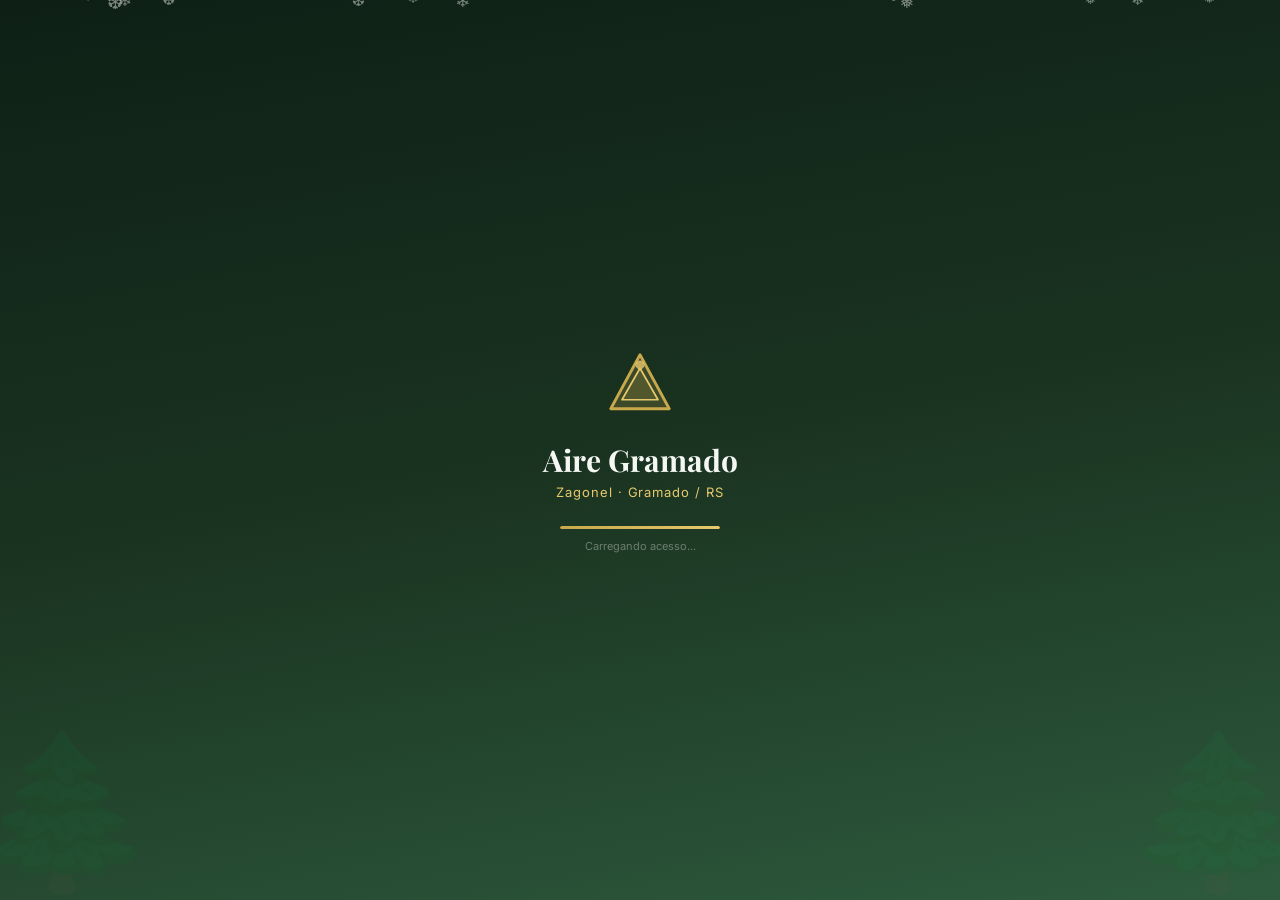
==== commit d5e0490a: "fix: blinda listeners e injeção de ícones contra readyState/null — botões respondem" ====
--- a/index.html
+++ b/index.html
@@ -201,18 +201,24 @@
 <script src="icons.js"></script>
 <script src="app.js"></script>
 <script>
-  // Injetar SVGs na UI após icons.js carregar
-  document.addEventListener('DOMContentLoaded', () => {
-    document.getElementById('notifIconSvg').innerHTML = ICONS.bell;
-    document.getElementById('qiLoc').innerHTML = ICONS.location;
-    document.getElementById('qiTime').innerHTML = ICONS.clock;
-    document.getElementById('navHome').innerHTML = ICONS.home;
-    document.getElementById('navMap').innerHTML = ICONS.map;
-    document.getElementById('navInfo').innerHTML = ICONS.info;
-    document.getElementById('btnUnlockSvg').innerHTML = ICONS.unlock;
-    document.getElementById('successCheckSvg').innerHTML = ICONS.check;
-    document.getElementById('notifModalIcon').innerHTML = ICONS.bell;
-  });
+  // Injetar SVGs na UI (protegido contra elemento ausente)
+  function injectUIIcons() {
+    if (typeof ICONS === 'undefined') return;
+    const map = {
+      notifIconSvg: 'bell', qiLoc: 'location', qiTime: 'clock',
+      navHome: 'home', navMap: 'map', navInfo: 'info',
+      btnUnlockSvg: 'unlock', successCheckSvg: 'check', notifModalIcon: 'bell'
+    };
+    for (const [elId, iconKey] of Object.entries(map)) {
+      const el = document.getElementById(elId);
+      if (el && ICONS[iconKey]) el.innerHTML = ICONS[iconKey];
+    }
+  }
+  if (document.readyState === 'loading') {
+    document.addEventListener('DOMContentLoaded', injectUIIcons);
+  } else {
+    injectUIIcons();
+  }
 </script>
 </body>
 </html>
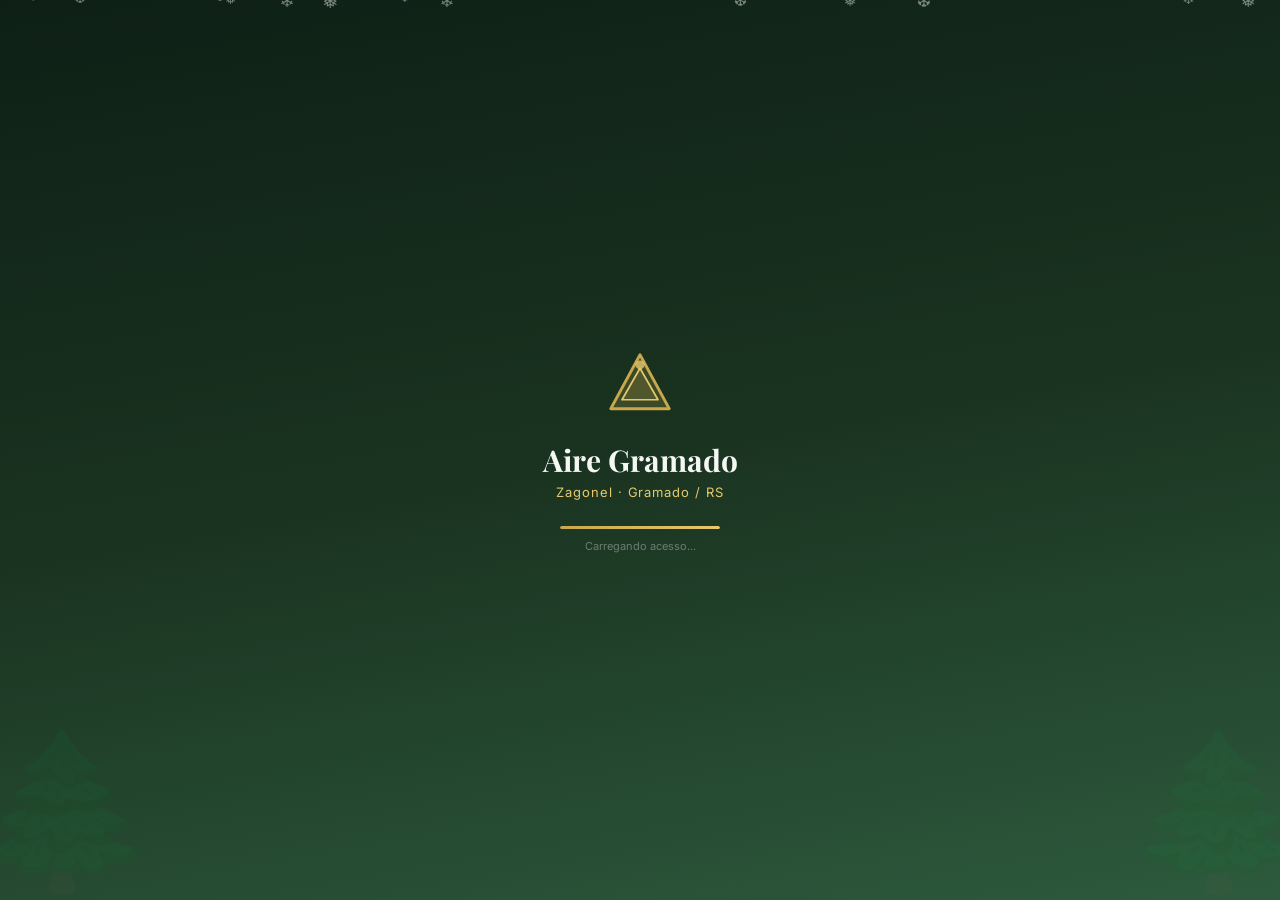
==== commit 2c854726: "style: modal de confirmação idêntico ao original — 'Deseja abrir a porta X?'" ====
--- a/index.html
+++ b/index.html
@@ -144,14 +144,13 @@
   <div class="modal">
     <button class="modal-close" onclick="closeModal()">✕</button>
     <div class="modal-icon-big" id="modalIconSvg"></div>
-    <div class="modal-title">Confirmar Acesso</div>
-    <div class="modal-door" id="modalDoor">–</div>
+    <div class="modal-title">Confirmação</div>
+    <div class="modal-question">Deseja abrir a porta <strong id="modalDoor">–</strong>?</div>
     <div class="modal-info">
       <div class="mi-row"><span class="mi-l">Grupo</span><span class="mi-v" id="miBloco">–</span></div>
       <div class="mi-row"><span class="mi-l">Tipo</span><span class="mi-v" id="miTipo">–</span></div>
       <div class="mi-row"><span class="mi-l">Status</span><span class="mi-v success">Autorizado</span></div>
     </div>
-    <div class="modal-hint">Confirme para liberar o acesso agora.</div>
     <div class="modal-actions">
       <button class="btn-cancel" onclick="closeModal()">Cancelar</button>
       <button class="btn-open" onclick="confirmOpen()">
--- a/style.css
+++ b/style.css
@@ -199,3 +199,17 @@
 ::-webkit-scrollbar-thumb{background:var(--sage);border-radius:2px}
 ::-webkit-scrollbar-track{background:transparent}
 @media(prefers-reduced-motion:reduce){*{animation-duration:.01ms!important;transition-duration:.01ms!important}}
+
+/* ===== MODAL QUESTION (estilo original) ===== */
+.modal-question{
+  font-size:15px;
+  color:var(--text);
+  text-align:center;
+  line-height:1.5;
+  margin-bottom:16px;
+  padding:0 8px;
+}
+.modal-question strong{
+  color:var(--pine);
+  font-weight:700;
+}
